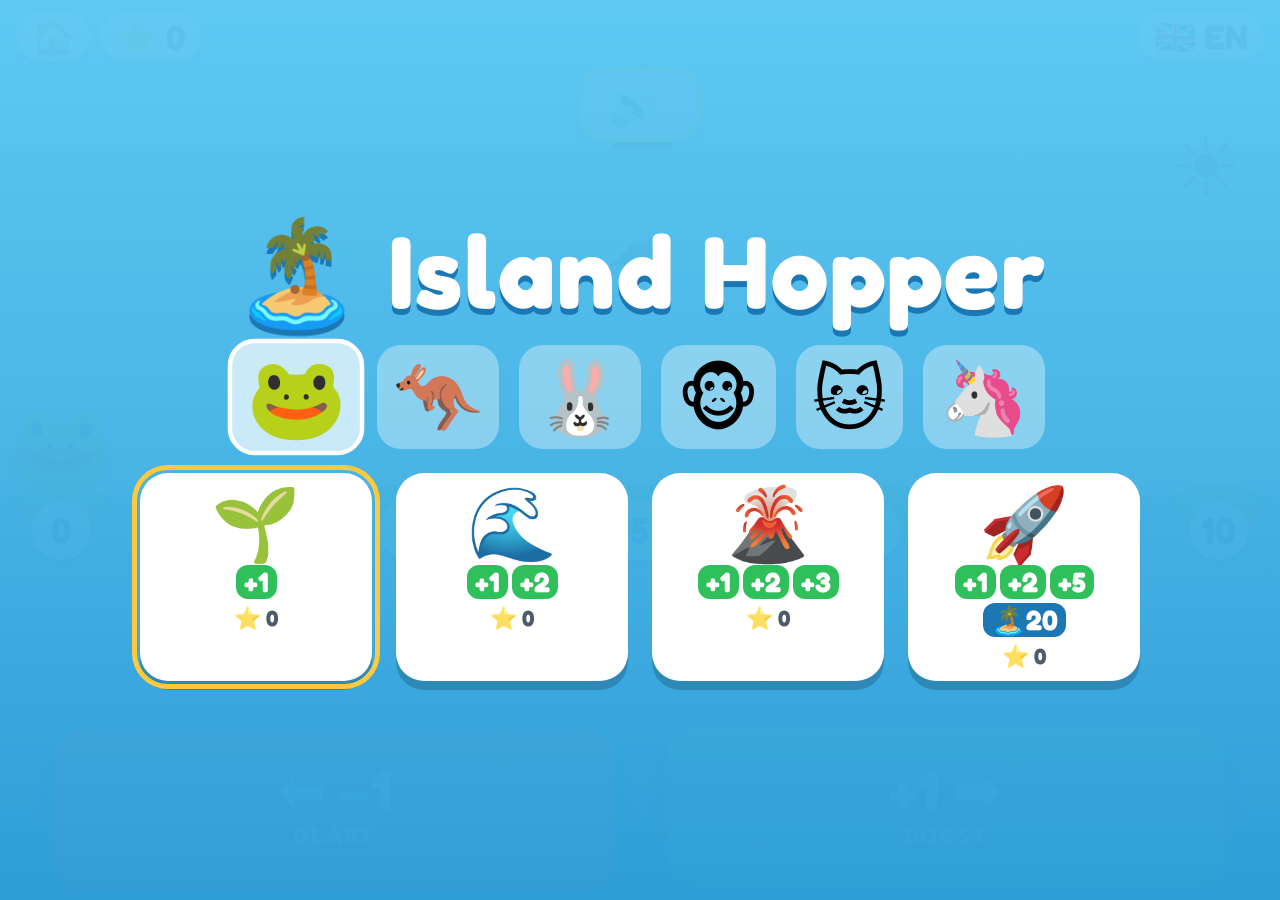
==== index.html @ 9be1b7e5 "Add Island Hopper, a number-line hopping game for preschoolers Four levels (+1; +1/+2; +1/+2/+3; +1/" ====
<!DOCTYPE html>
<html lang="en">
<head>
<meta charset="UTF-8">
<meta name="viewport" content="width=device-width, initial-scale=1.0, maximum-scale=1.0, user-scalable=no">
<title>Island Hopper</title>
<link rel="preconnect" href="https://fonts.googleapis.com">
<link rel="preconnect" href="https://fonts.gstatic.com" crossorigin>
<link href="https://fonts.googleapis.com/css2?family=Fredoka:wght@500;700&display=swap" rel="stylesheet">
<style>
  :root{
    --sky-top:#5EC8F2;
    --sky-bottom:#BDEBFF;
    --sea:#2F9FD8;
    --sea-deep:#1B78B5;
    --ink:#23324A;
    --gold:#FFC83D;
    --gold-glow:rgba(255,200,61,.95);
    --go:#2FBF5B;
    --go-dark:#1E8C40;
    --stop:#F2474A;
    --stop-dark:#B52A2D;
    --font:'Fredoka', 'Comic Sans MS', 'Chalkboard SE', system-ui, sans-serif;
  }
  *{box-sizing:border-box;-webkit-tap-highlight-color:transparent;}
  html,body{margin:0;height:100%;overflow:hidden;}
  body{
    font-family:var(--font);
    color:var(--ink);
    background:linear-gradient(180deg,var(--sky-top) 0%,var(--sky-bottom) 55%,var(--sea) 55.2%,var(--sea-deep) 100%);
    user-select:none;-webkit-user-select:none;
    touch-action:manipulation;
  }
  button{font-family:var(--font);}
  .game{
    --n:11;
    --island-w:clamp(10px, calc((100vw - 32px) / var(--n) * .8), 104px);
    position:relative;height:100%;display:flex;flex-direction:column;align-items:center;justify-content:space-between;padding:12px 16px 18px;
  }

  /* ---------- Sky decorations ---------- */
  .sun{position:absolute;top:13%;right:3vw;font-size:clamp(40px,7vw,80px);animation:spin 30s linear infinite;pointer-events:none;}
  .cloud{position:absolute;font-size:clamp(34px,6vw,70px);opacity:.9;pointer-events:none;animation:drift linear infinite;}
  .cloud.c1{top:9%;animation-duration:48s;}
  .cloud.c2{top:22%;animation-duration:70s;animation-delay:-30s;}
  .cloud.c3{top:4%;animation-duration:60s;animation-delay:-12s;font-size:clamp(24px,4vw,48px);}
  @keyframes drift{from{transform:translateX(-15vw)}to{transform:translateX(115vw)}}
  @keyframes spin{to{transform:rotate(360deg)}}
  .waves{position:absolute;left:0;right:0;top:55%;height:28px;pointer-events:none;
    background:radial-gradient(circle at 20px -6px,transparent 18px,rgba(255,255,255,.55) 19px,transparent 22px) 0 0/40px 28px repeat-x;
    animation:wave 3s linear infinite;}
  @keyframes wave{to{background-position:40px 0}}

  /* ---------- Top bar ---------- */
  .topbar{position:relative;z-index:5;width:100%;display:flex;align-items:center;justify-content:space-between;gap:10px;}
  .topbar .left{display:flex;gap:10px;align-items:center;}
  .pill{font-size:clamp(20px,3.2vw,34px);font-weight:700;background:rgba(255,255,255,.85);border:none;border-radius:999px;padding:4px 16px;box-shadow:0 4px 0 rgba(0,0,0,.12);color:var(--ink);}
  button.pill{cursor:pointer;}
  .stars{min-width:90px;text-align:center;}
  .stars.pop{animation:pop .5s ease;}

  /* ---------- Banner ---------- */
  .banner{
    position:relative;z-index:5;margin-top:6px;
    display:flex;align-items:center;gap:14px;
    background:#fff;border-radius:28px;padding:8px 26px;
    box-shadow:0 7px 0 rgba(0,0,0,.14);
    font-size:clamp(22px,4.2vw,50px);font-weight:700;text-align:center;
    cursor:pointer;border:5px solid var(--gold);
  }
  .banner .speaker{font-size:.8em;}
  .banner .num{display:inline-flex;align-items:center;justify-content:center;min-width:1.5em;height:1.5em;padding:0 .2em;border-radius:50%;background:var(--gold);color:var(--ink);box-shadow:0 0 18px var(--gold-glow);}
  .banner.bump{animation:pop .45s ease;}
  @keyframes pop{0%{transform:scale(1)}40%{transform:scale(1.15)}100%{transform:scale(1)}}

  .energy{position:relative;z-index:5;margin-top:10px;display:flex;gap:6px;align-items:center;
    background:rgba(255,255,255,.8);border-radius:999px;padding:2px 14px;box-shadow:0 4px 0 rgba(0,0,0,.1);
    font-size:clamp(22px,3.6vw,40px);min-height:1.4em;}
  .energy.hidden{visibility:hidden;}
  .energy span{display:inline-block;color:#F5B400;transition:filter .3s, opacity .3s, transform .3s;}
  .energy span.used{filter:grayscale(1);opacity:.28;transform:scale(.8);}
  .energy span.zap{animation:zap .4s ease;}
  @keyframes zap{0%{transform:scale(1)}50%{transform:scale(1.6) rotate(20deg)}100%{transform:scale(.8)}}
  .energy.low{animation:lowE .6s ease-in-out infinite alternate;}
  @keyframes lowE{to{background:rgba(255,228,120,.95)}}

  /* ---------- Islands ---------- */
  .world{position:relative;z-index:3;width:100%;max-width:1400px;flex:1;display:flex;align-items:center;}
  .islands{position:relative;width:100%;display:flex;justify-content:space-between;align-items:flex-end;margin-top:12vh;}
  .island{position:relative;width:var(--island-w);display:flex;flex-direction:column;align-items:center;animation:bob 3.2s ease-in-out infinite;}
  .island:nth-child(odd){animation-delay:-1.6s;}
  @keyframes bob{0%,100%{transform:translateY(0)}50%{transform:translateY(-6px)}}
  .island .top{
    width:100%;aspect-ratio:1/.42;border-radius:50% 50% 45% 45%/60% 60% 40% 40%;
    background:radial-gradient(ellipse at 50% 25%,#8EE06A 0%,#55C241 55%,#3A9A2E 100%);
    box-shadow:inset 0 -4px 0 rgba(0,0,0,.12);position:relative;z-index:2;
  }
  .island.ten .top{background:radial-gradient(ellipse at 50% 25%,#B6F08E 0%,#3FB8A0 60%,#2A8F7C 100%);}
  .island .rock{
    width:84%;aspect-ratio:1/.62;margin-top:-6%;
    background:linear-gradient(180deg,#D59A5E 0%,#A8703D 60%,#7E5129 100%);
    clip-path:polygon(0 0,100% 0,82% 55%,58% 100%,40% 78%,18% 52%);
  }
  .island .num{
    position:absolute;top:30%;left:50%;transform:translate(-50%,-10%);z-index:3;
    width:max(18px, calc(var(--island-w)*.66));aspect-ratio:1;
    display:flex;align-items:center;justify-content:center;border-radius:50%;
    background:#fff;font-weight:700;font-size:max(11px, calc(var(--island-w)*.4));
    box-shadow:0 3px 0 rgba(0,0,0,.18);
  }
  .island.origin .num{outline:3px dashed rgba(255,255,255,.95);outline-offset:3px;}
  .island.target .top{background:radial-gradient(ellipse at 50% 25%,#FFF3B0 0%,#FFD34D 50%,#F0A500 100%);}
  .island.target .num{background:var(--gold);}
  .island.target::before{
    content:"";position:absolute;left:50%;top:10%;width:190%;aspect-ratio:1;transform:translate(-50%,-35%);
    background:radial-gradient(circle,var(--gold-glow) 0%,rgba(255,200,61,.35) 40%,transparent 68%);
    border-radius:50%;z-index:0;animation:glow 1.1s ease-in-out infinite alternate;pointer-events:none;
  }
  .island.target::after{
    content:"⭐";position:absolute;top:-78%;left:50%;transform:translateX(-50%);
    font-size:max(16px, calc(var(--island-w)*.42));animation:twinkle 1s ease-in-out infinite alternate;z-index:1;
  }
  @keyframes glow{from{opacity:.55;transform:translate(-50%,-35%) scale(.9)}to{opacity:1;transform:translate(-50%,-35%) scale(1.1)}}
  @keyframes twinkle{from{transform:translateX(-50%) scale(.85) rotate(-12deg)}to{transform:translateX(-50%) scale(1.15) rotate(12deg)}}

  /* Jump arcs: every hop leaves a "+3" / "−2" rainbow so the child sees the whole path */
  .arcs{position:absolute;left:0;bottom:100%;width:100%;overflow:visible;pointer-events:none;z-index:3;}
  .arcs path{fill:none;stroke-width:4;stroke-linecap:round;stroke-dasharray:9 8;animation:dash .5s linear;}
  .arcs path.plus{stroke:#fff;}
  .arcs path.minus{stroke:#FFE0E0;}
  .arcs text{font-weight:700;text-anchor:middle;paint-order:stroke;stroke:#fff;stroke-width:6px;stroke-linejoin:round;animation:labelIn .4s ease-out;}
  .arcs text.plus{fill:var(--go-dark);}
  .arcs text.minus{fill:var(--stop-dark);}
  @keyframes dash{from{stroke-dashoffset:200;opacity:0}to{stroke-dashoffset:0;opacity:1}}
  @keyframes labelIn{from{opacity:0}to{opacity:1}}

  /* ---------- Hero ---------- */
  .hero{--dur:.5s;--hop:-120%;position:absolute;left:0;bottom:100%;z-index:4;width:var(--island-w);display:flex;justify-content:center;
    transition:transform var(--dur) cubic-bezier(.45,.05,.4,1);cursor:pointer;}
  .hero .body{font-size:max(28px, calc(var(--island-w)*.95));line-height:1;transform-origin:50% 100%;animation:idle 1.4s ease-in-out infinite;margin-bottom:-6px;filter:drop-shadow(0 5px 3px rgba(0,0,0,.25));}
  @keyframes idle{0%,100%{transform:scale(1,1)}50%{transform:scale(1.05,.95)}}
  .hero.jump .body{animation:jump var(--dur) ease-out;}
  @keyframes jump{
    0%{transform:translateY(0) scale(1.2,.75)}
    15%{transform:translateY(-10px) scale(.85,1.2)}
    50%{transform:translateY(var(--hop)) scale(1,1) rotate(12deg)}
    85%{transform:translateY(0) scale(1.25,.7)}
    100%{transform:translateY(0) scale(1,1)}
  }
  .hero.slide .body{animation:slide var(--dur) ease-in-out;}
  @keyframes slide{
    0%{transform:rotate(0) scale(1)}
    20%{transform:rotate(-18deg) scale(1.1,.9)}
    70%{transform:rotate(-18deg) translateY(-8px) scale(1.1,.9)}
    100%{transform:rotate(0) scale(1)}
  }
  .hero .wind{position:absolute;right:-60%;bottom:20%;font-size:max(20px, calc(var(--island-w)*.5));opacity:0;pointer-events:none;}
  .hero.slide .wind{animation:wind var(--dur) ease-out;}
  @keyframes wind{0%{opacity:0;transform:translateX(-20px) scale(.6)}30%{opacity:1}100%{opacity:0;transform:translateX(40px) scale(1.4)}}
  .hero.bounce-r .body{animation:bounceR .55s ease;}
  .hero.bounce-l .body{animation:bounceL .55s ease;}
  @keyframes bounceR{0%{transform:translate(0,0)}30%{transform:translate(35%,-45%) rotate(18deg)}50%{transform:translate(-10%,0) scale(1.2,.8) rotate(-10deg)}65%{transform:translate(8%,-8%) rotate(8deg)}80%{transform:translate(-4%,0) rotate(-4deg)}100%{transform:translate(0,0)}}
  @keyframes bounceL{0%{transform:translate(0,0)}30%{transform:translate(-35%,-45%) rotate(-18deg)}50%{transform:translate(10%,0) scale(1.2,.8) rotate(10deg)}65%{transform:translate(-8%,-8%) rotate(-8deg)}80%{transform:translate(4%,0) rotate(4deg)}100%{transform:translate(0,0)}}
  .hero.dance .body{animation:dance .45s ease-in-out infinite;}
  @keyframes dance{0%,100%{transform:translateY(0) rotate(-10deg)}50%{transform:translateY(-40%) rotate(10deg) scale(1.15)}}
  .hero.sink .body{animation:sink 1.1s ease-in forwards;}
  @keyframes sink{0%{transform:translateY(0)}25%{transform:translateY(-35%) rotate(-12deg)}55%{transform:translateY(10%) rotate(10deg)}100%{transform:translateY(160%) scale(.5);opacity:0}}
  .oops{position:absolute;bottom:115%;left:50%;transform:translateX(-50%);font-size:clamp(20px,3.6vw,44px);font-weight:700;color:#fff;
    text-shadow:0 3px 0 rgba(0,0,0,.25);opacity:0;pointer-events:none;white-space:nowrap;}
  .oops.show{animation:oops .9s ease-out;}
  .oops.at-left{left:0;transform:none;--ox:0}
  .oops.at-right{left:auto;right:0;--ox:0}
  @keyframes oops{0%{opacity:0;transform:translate(var(--ox,-50%),10px) scale(.6)}25%{opacity:1;transform:translate(var(--ox,-50%),0) scale(1.15)}75%{opacity:1}100%{opacity:0;transform:translate(var(--ox,-50%),-20px)}}

  /* ---------- Buttons ---------- */
  .controls{position:relative;z-index:5;width:100%;max-width:1200px;display:flex;gap:clamp(14px,4vw,56px);justify-content:center;}
  .group{flex:1;display:flex;gap:clamp(8px,1.6vw,20px);max-width:560px;}
  .btn{
    flex:1;min-height:clamp(90px,17vh,170px);
    font-weight:700;color:#fff;
    border:none;border-radius:30px;cursor:pointer;
    display:flex;flex-direction:column;align-items:center;justify-content:center;gap:2px;
    text-shadow:0 3px 0 rgba(0,0,0,.25);
    transition:transform .08s, box-shadow .08s, filter .2s;
    padding:6px 4px;min-width:0;
  }
  .btn .lbl{display:flex;align-items:center;gap:.25em;font-size:clamp(26px,4.6vw,58px);line-height:1;}
  .controls.many .btn .lbl{font-size:clamp(24px,4vw,52px);}
  .btn .word{font-size:clamp(14px,2vw,24px);letter-spacing:.06em;opacity:.95;}
  .btn .dots{font-size:clamp(9px,1.3vw,16px);letter-spacing:.15em;opacity:.9;line-height:1;min-height:1em;}
  .btn.minus{background:linear-gradient(180deg,#FF6B6E,var(--stop));box-shadow:0 10px 0 var(--stop-dark),0 14px 20px rgba(0,0,0,.25);}
  .btn.plus{background:linear-gradient(180deg,#52DB7A,var(--go));box-shadow:0 10px 0 var(--go-dark),0 14px 20px rgba(0,0,0,.25);}
  .btn.s2.plus{background:linear-gradient(180deg,#3FCF9A,#1FA87A);}
  .btn.s3.plus,.btn.s5.plus{background:linear-gradient(180deg,#34C3C9,#17949C);}
  .btn.s2.minus{background:linear-gradient(180deg,#FF7F5C,#EE5A36);}
  .btn.s3.minus,.btn.s5.minus{background:linear-gradient(180deg,#FF6FA0,#E0407A);}
  .btn:active,.btn.pressed{transform:translateY(8px);}
  .btn.minus:active,.btn.minus.pressed{box-shadow:0 2px 0 var(--stop-dark),0 4px 8px rgba(0,0,0,.25);}
  .btn.plus:active,.btn.plus.pressed{box-shadow:0 2px 0 var(--go-dark),0 4px 8px rgba(0,0,0,.25);}
  .btn:disabled{filter:grayscale(.5) brightness(.9);cursor:default;}
  .btn:focus-visible{outline:5px solid #fff;outline-offset:4px;}

  /* ---------- Celebration ---------- */
  #confetti{position:fixed;inset:0;width:100%;height:100%;pointer-events:none;z-index:20;}
  .flash{position:fixed;inset:0;pointer-events:none;z-index:19;opacity:0;}
  .flash.on{animation:flash 2.4s steps(1) forwards;}
  @keyframes flash{
    0%{opacity:.45;background:#FFE14D}10%{opacity:.4;background:#FF6FB5}20%{opacity:.45;background:#5EF08A}
    30%{opacity:.4;background:#6FC8FF}40%{opacity:.45;background:#FFE14D}50%{opacity:.35;background:#C88BFF}
    60%{opacity:.3;background:#FF6FB5}70%{opacity:.2;background:#5EF08A}80%{opacity:.12;background:#FFE14D}100%{opacity:0}
  }
  .yay{position:fixed;left:50%;top:38%;z-index:21;transform:translate(-50%,-50%) scale(0);pointer-events:none;
    font-size:clamp(56px,13vw,180px);font-weight:700;color:#fff;white-space:nowrap;
    text-shadow:0 6px 0 #F0A500,0 10px 25px rgba(0,0,0,.3);}
  .yay.show{animation:yay 2.6s cubic-bezier(.2,1.6,.4,1) forwards;}
  @keyframes yay{0%{transform:translate(-50%,-50%) scale(0) rotate(-20deg)}15%{transform:translate(-50%,-50%) scale(1.1) rotate(6deg)}25%{transform:translate(-50%,-50%) scale(1) rotate(-4deg)}80%{opacity:1;transform:translate(-50%,-50%) scale(1) rotate(0)}100%{opacity:0;transform:translate(-50%,-50%) scale(1.3)}}
  body.shaking .world{animation:worldShake .5s ease 2;}
  @keyframes worldShake{0%,100%{transform:translate(0,0)}25%{transform:translate(-6px,3px)}50%{transform:translate(6px,-3px)}75%{transform:translate(-4px,2px)}}

  /* ---------- Start screen ---------- */
  .start{position:fixed;inset:0;z-index:30;display:flex;flex-direction:column;align-items:center;justify-content:center;gap:2.6vh;padding:16px;
    background:linear-gradient(180deg,rgba(94,200,242,.97),rgba(47,159,216,.98));overflow:auto;}
  .start h1{margin:0;font-size:clamp(40px,8vw,110px);color:#fff;text-shadow:0 6px 0 var(--sea-deep);letter-spacing:.02em;text-align:center;line-height:1;}
  .start .pals{display:flex;gap:clamp(6px,1.6vw,20px);flex-wrap:wrap;justify-content:center;}
  .start .pal{font-size:clamp(34px,6vw,72px);background:rgba(255,255,255,.35);border:4px solid transparent;border-radius:24px;padding:4px 12px;cursor:pointer;transition:transform .15s;}
  .start .pal.sel{border-color:#fff;background:rgba(255,255,255,.7);transform:scale(1.12);}
  .levels{display:grid;grid-template-columns:repeat(4,minmax(0,1fr));gap:clamp(10px,2vw,24px);width:100%;max-width:1000px;}
  .level{position:relative;border:none;border-radius:28px;cursor:pointer;padding:14px 8px 12px;
    background:#fff;box-shadow:0 9px 0 rgba(0,0,0,.18);display:flex;flex-direction:column;align-items:center;gap:6px;
    transition:transform .12s;color:var(--ink);}
  .level:active{transform:translateY(6px);box-shadow:0 3px 0 rgba(0,0,0,.18);}
  .level .ico{font-size:clamp(40px,6vw,72px);line-height:1;}
  .level .chips{display:flex;gap:4px;flex-wrap:wrap;justify-content:center;}
  .level .chip{font-size:clamp(16px,2.4vw,28px);font-weight:700;color:#fff;background:var(--go);border-radius:12px;padding:0 8px;}
  .level .chip.range{background:var(--sea-deep);}
  .level .got{font-size:clamp(15px,2vw,22px);font-weight:700;opacity:.8;}
  .level.last{outline:5px solid var(--gold);outline-offset:3px;}
  .start.hide{display:none;}

  @media (orientation:portrait) and (max-width:700px){
    .islands{margin-top:4vh;}
    .rotate-tip{display:block !important;}
    .levels{grid-template-columns:repeat(2,minmax(0,1fr));}
    .controls.many{flex-direction:column;gap:18px;}
    .controls.many .group{max-width:none;}
    .controls.many .btn{min-height:74px;}
  }
  @media (max-height:500px) and (orientation:landscape){ .islands{margin-top:3vh;} }
  .rotate-tip{display:none;position:relative;z-index:5;font-size:22px;background:rgba(255,255,255,.8);border-radius:16px;padding:4px 12px;}

  @media (prefers-reduced-motion: reduce){
    .cloud,.sun,.waves,.island{animation:none !important;}
  }
</style>
</head>
<body>

<div class="start" id="start">
  <h1>🏝️ Island Hopper</h1>
  <div class="pals" id="pals"></div>
  <div class="levels" id="levels"></div>
</div>

<div class="game" id="game">
  <div class="sun">☀️</div>
  <div class="cloud c1">☁️</div>
  <div class="cloud c2">☁️</div>
  <div class="cloud c3">☁️</div>
  <div class="waves"></div>

  <div class="topbar">
    <div class="left">
      <button class="pill" id="homeBtn" aria-label="Home">🏠</button>
      <div class="pill stars" id="stars">⭐ 0</div>
    </div>
    <div class="rotate-tip">📱↻</div>
    <button class="pill" id="langBtn" aria-label="Language">🇬🇧 EN</button>
  </div>

  <div class="banner" id="banner" role="status" aria-live="polite" title="Tap to hear again">
    <span class="speaker">🔊</span><span id="bannerText"></span>
  </div>
  <div class="energy hidden" id="energy" aria-label="Jumps left"></div>

  <div class="world">
    <div class="islands" id="islands">
      <svg class="arcs" id="arcs" aria-hidden="true"></svg>
      <div class="hero" id="hero">
        <div class="oops" id="oops"></div>
        <div class="body" id="heroBody">🐸</div>
        <div class="wind">💨</div>
      </div>
    </div>
  </div>

  <div class="controls" id="controls"></div>
</div>

<div class="flash" id="flash"></div>
<div class="yay" id="yay">YAY! 🎉</div>
<canvas id="confetti"></canvas>

<script>
(() => {
  'use strict';

  const PALS = ['🐸', '🦘', '🐰', '🐵', '🐱', '🦄'];

  // Each level adds bigger jumps. From level 2 on, every round comes with a
  // ⚡ jump budget, so the child has to plan (e.g. +3 +3 +1 instead of seven +1s).
  const LEVELS = [
    { icon: '🌱', max: 10, steps: [1],       energy: false },
    { icon: '🌊', max: 10, steps: [1, 2],    energy: true, minDist: 2, maxMoves: 3 },
    { icon: '🌋', max: 10, steps: [1, 2, 3], energy: true, minDist: 3, maxMoves: 3 },
    { icon: '🚀', max: 20, steps: [1, 2, 5], energy: true, minDist: 3, maxMoves: 4 }
  ];

  const TEXT = {
    en: {
      ask: n => `Can you land on Island ${n}?`,
      say: (n, e) => `Can you land on island ${n}?` + (e ? ` You have ${e} ${e === 1 ? 'jump' : 'jumps'}.` : ''),
      yay: 'YAY! 🎉', perfect: 'PERFECT! 🌟',
      cheers: ['Yay! You did it!', 'Super hop!', 'Wow! Amazing!', 'Hooray!'],
      perfectSay: 'Perfect! Double star!',
      oops: 'Oops!', splash: 'Splash! 🌊', tryAgain: 'Splash! Try again!',
      boost: 'BOOST', blast: 'BLAST', voice: 'en', flag: '🇬🇧 EN'
    },
    de: {
      ask: n => `Kannst du auf Insel ${n} landen?`,
      say: (n, e) => `Kannst du auf Insel ${n} landen?` + (e ? ` Du hast ${e === 1 ? 'einen Sprung' : e + ' Sprünge'}.` : ''),
      yay: 'JUHU! 🎉', perfect: 'PERFEKT! 🌟',
      cheers: ['Juhu! Geschafft!', 'Super gehüpft!', 'Wow! Toll!', 'Hurra!'],
      perfectSay: 'Perfekt! Doppelstern!',
      oops: 'Hoppla!', splash: 'Platsch! 🌊', tryAgain: 'Platsch! Nochmal!',
      boost: 'BOOST', blast: 'BLAST', voice: 'de', flag: '🇩🇪 DE'
    }
  };

  const $ = id => document.getElementById(id);
  const gameEl = $('game'), islandsEl = $('islands'), arcsEl = $('arcs'), hero = $('hero'), heroBody = $('heroBody'), oopsEl = $('oops');
  const controlsEl = $('controls'), energyEl = $('energy');
  const banner = $('banner'), bannerText = $('bannerText'), starsEl = $('stars');

  function load(k, d) { try { return localStorage.getItem(k) || d; } catch (e) { return d; } }
  function save(k, v) { try { localStorage.setItem(k, v); } catch (e) {} }
  function loadStars() {
    try { const a = JSON.parse(localStorage.getItem('ih-stars') || '[]'); return LEVELS.map((_, i) => +a[i] || 0); }
    catch (e) { return LEVELS.map(() => 0); }
  }

  const state = {
    level: Math.min(LEVELS.length - 1, Math.max(0, +load('ih-level', '0') || 0)),
    pos: 0, target: -1, roundStart: 0,
    energy: 0, energyMax: 0, minMoves: 0, moves: 0, streak: 0,
    busy: false, celebrating: false, playing: false, session: 0,
    arcs: [], buttons: [],
    stars: loadStars(),
    pal: load('ih-pal', PALS[0]), lang: load('ih-lang', 'en')
  };
  if (!PALS.includes(state.pal)) state.pal = PALS[0];
  if (!TEXT[state.lang]) state.lang = 'en';
  const L = () => TEXT[state.lang];
  const LV = () => LEVELS[state.level];

  /* ---------- Sound (Web Audio synth, no files needed) ---------- */
  let ctx = null;
  function audio() {
    if (!ctx) { try { ctx = new (window.AudioContext || window.webkitAudioContext)(); } catch (e) { return null; } }
    if (ctx.state === 'suspended') ctx.resume();
    return ctx;
  }
  function tone(type, f0, f1, dur, vol = 0.3, delay = 0) {
    const a = audio(); if (!a) return;
    const t = a.currentTime + delay;
    const o = a.createOscillator(), g = a.createGain();
    o.type = type;
    o.frequency.setValueAtTime(f0, t);
    o.frequency.exponentialRampToValueAtTime(f1, t + dur);
    g.gain.setValueAtTime(0.0001, t);
    g.gain.exponentialRampToValueAtTime(vol, t + 0.015);
    g.gain.exponentialRampToValueAtTime(0.0001, t + dur);
    o.connect(g).connect(a.destination);
    o.start(t); o.stop(t + dur + 0.05);
  }
  function noise(dur, f0, f1, vol, type = 'bandpass') {
    const a = audio(); if (!a) return;
    const t = a.currentTime;
    const buf = a.createBuffer(1, Math.floor(a.sampleRate * dur), a.sampleRate), d = buf.getChannelData(0);
    for (let i = 0; i < d.length; i++) d[i] = Math.random() * 2 - 1;
    const src = a.createBufferSource(); src.buffer = buf;
    const f = a.createBiquadFilter(); f.type = type; f.Q.value = 1.2;
    f.frequency.setValueAtTime(f0, t); f.frequency.exponentialRampToValueAtTime(f1, t + dur);
    const g = a.createGain();
    g.gain.setValueAtTime(0.0001, t); g.gain.exponentialRampToValueAtTime(vol, t + 0.06); g.gain.exponentialRampToValueAtTime(0.0001, t + dur);
    src.connect(f).connect(g).connect(a.destination); src.start(t);
  }
  const sfx = {
    // Bigger jumps sound bigger: higher, longer boings.
    boing(k = 1) {
      tone('sine', 180, 620 + 160 * k, 0.24 + 0.06 * k, 0.4);
      tone('triangle', 360, 800 + 200 * k, 0.2 + 0.05 * k, 0.15, 0.03);
    },
    whoosh(k = 1) { noise(0.4 + 0.08 * k, 2400, 300, 0.55); tone('sine', 700, 160, 0.35 + 0.05 * k, 0.12); },
    bonk() { tone('square', 160, 70, 0.18, 0.18); tone('sine', 90, 60, 0.25, 0.3, 0.02); },
    splash() { noise(0.9, 900, 120, 0.7, 'lowpass'); tone('sine', 420, 90, 0.5, 0.25); tone('sine', 300, 80, 0.4, 0.15, 0.25); },
    zap() { tone('square', 900, 1400, 0.06, 0.05); },
    win() {
      [523, 659, 784, 1047, 784, 1047, 1319].forEach((f, i) => tone('triangle', f, f * 1.01, 0.22, 0.28, i * 0.11));
      [1568, 2093, 2637].forEach((f, i) => tone('sine', f, f, 0.15, 0.08, 0.8 + i * 0.07));
    },
    perfect() { [1319, 1568, 2093, 2637].forEach((f, i) => tone('sine', f, f, 0.2, 0.12, 1.1 + i * 0.09)); },
    ding() { tone('sine', 1320, 1320, 0.25, 0.18); tone('sine', 1760, 1760, 0.3, 0.12, 0.08); }
  };

  /* ---------- Voice (the child may not read yet) ---------- */
  function speak(text) {
    if (!('speechSynthesis' in window)) return;
    try {
      speechSynthesis.cancel();
      const u = new SpeechSynthesisUtterance(text);
      const want = L().voice;
      const v = speechSynthesis.getVoices().find(v => v.lang && v.lang.toLowerCase().startsWith(want));
      if (v) u.voice = v;
      u.lang = want === 'de' ? 'de-DE' : 'en-US';
      u.rate = 0.95; u.pitch = 1.3;
      speechSynthesis.speak(u);
    } catch (e) {}
  }
  const sayRound = () => speak(L().say(state.target, LV().energy ? state.energy : 0));

  /* ---------- Helpers ---------- */
  function restart(el, cls) { el.classList.remove(cls); void el.offsetWidth; el.classList.add(cls); }

  // Fewest jumps from a to b with the level's steps, never leaving the islands.
  function fewestJumps(a, b) {
    const { max, steps } = LV();
    const dist = new Array(max + 1).fill(-1);
    const q = [a]; dist[a] = 0;
    while (q.length) {
      const x = q.shift();
      if (x === b) return dist[x];
      for (const s of steps) for (const y of [x + s, x - s]) {
        if (y >= 0 && y <= max && dist[y] < 0) { dist[y] = dist[x] + 1; q.push(y); }
      }
    }
    return Infinity;
  }

  /* ---------- Building a level ---------- */
  let islands = [];
  function buildLevel() {
    const lv = LV();
    islands.forEach(el => el.remove());
    islands = [];
    gameEl.style.setProperty('--n', lv.max + 1);
    for (let i = 0; i <= lv.max; i++) {
      const el = document.createElement('div');
      el.className = 'island' + (i % 10 === 0 && lv.max > 10 ? ' ten' : '');
      el.innerHTML = `<div class="top"></div><div class="num">${i}</div><div class="rock"></div>`;
      islandsEl.insertBefore(el, arcsEl);
      islands.push(el);
    }

    controlsEl.innerHTML = '';
    controlsEl.classList.toggle('many', lv.steps.length > 1);
    const single = lv.steps.length === 1;
    const minus = document.createElement('div'); minus.className = 'group';
    const plus = document.createElement('div'); plus.className = 'group';
    state.buttons = [];
    const mk = (s, dir) => {
      const b = document.createElement('button');
      b.className = `btn ${dir > 0 ? 'plus' : 'minus'} s${s}`;
      const n = (dir > 0 ? '+' : '−') + s;
      b.setAttribute('aria-label', n);
      const arrow = `<span>${dir > 0 ? '➡' : '⬅'}</span>`;
      b.innerHTML = `<span class="lbl">${dir < 0 ? arrow : ''}<span>${n}</span>${dir > 0 ? arrow : ''}</span>` +
        (single ? `<span class="word">${dir > 0 ? L().boost : L().blast}</span>` : `<span class="dots">${'●'.repeat(s)}</span>`);
      b.addEventListener('pointerdown', e => { e.preventDefault(); audio(); move(dir * s); });
      b.addEventListener('click', e => { if (e.detail === 0) move(dir * s); }); // keyboard Enter/Space
      state.buttons.push(b);
      return b;
    };
    [...lv.steps].reverse().forEach(s => minus.appendChild(mk(s, -1)));
    lv.steps.forEach(s => plus.appendChild(mk(s, +1)));
    controlsEl.append(minus, plus);

    state.pos = 0; state.target = -1; state.streak = 0;
    renderStars();
    snapHero();
  }

  /* ---------- Rendering ---------- */
  const centerX = i => islands[i].offsetLeft + islands[i].offsetWidth / 2;
  function placeHero() { hero.style.transform = `translateX(${islands[state.pos].offsetLeft}px)`; }
  function snapHero() {
    hero.style.transition = 'none'; placeHero(); void hero.offsetWidth;
    hero.style.transition = '';
  }
  function renderTarget() {
    islands.forEach((el, i) => {
      el.classList.toggle('target', i === state.target);
      el.classList.toggle('origin', LV().energy && i === state.roundStart && i !== state.target);
    });
    bannerText.innerHTML = L().ask(`<span class="num">${state.target}</span>`);
    restart(banner, 'bump');
  }
  function renderEnergy(zapIndex) {
    const lv = LV();
    energyEl.classList.toggle('hidden', !lv.energy);
    if (!lv.energy) { energyEl.innerHTML = ''; return; }
    energyEl.innerHTML = '';
    for (let i = 0; i < state.energyMax; i++) {
      const s = document.createElement('span');
      s.textContent = '⚡\uFE0F';
      if (i >= state.energy) s.classList.add('used');
      if (i === zapIndex) s.classList.add('zap');
      energyEl.appendChild(s);
    }
    energyEl.classList.toggle('low', state.energy === 1 && state.pos !== state.target);
  }
  function renderStars() { starsEl.textContent = `⭐ ${state.stars[state.level]}`; }
  function setButtons() { state.buttons.forEach(b => { b.disabled = state.celebrating; }); }

  function drawArcs() {
    const W = islandsEl.clientWidth;
    const iw = islands[0].offsetWidth;
    const H = Math.max(60, iw * 2.4);
    arcsEl.setAttribute('width', W); arcsEl.setAttribute('height', H);
    arcsEl.setAttribute('viewBox', `0 0 ${W} ${H}`);
    arcsEl.style.height = H + 'px';
    const fs = Math.max(16, Math.min(34, iw * 0.42));
    const seen = {};
    arcsEl.innerHTML = state.arcs.map(({ from, to }) => {
      const x1 = centerX(from), x2 = centerX(to), mx = (x1 + x2) / 2;
      const d = to - from, cls = d > 0 ? 'plus' : 'minus';
      // A hop back over the same islands climbs higher, so labels never sit on top of each other.
      const key = Math.min(from, to) + '-' + Math.max(from, to);
      const layer = seen[key] = (seen[key] ?? -1) + 1;
      const h = Math.min(H - fs - 8, Math.abs(x2 - x1) * 0.55 + 14) + layer * (fs + 6);
      const base = H - 2;
      // A quadratic curve peaks halfway to its control point, so aim the control at 2h.
      return `<path class="${cls}" d="M${x1},${base} Q${mx},${base - 2 * h} ${x2},${base}"/>` +
             `<text class="${cls}" x="${mx}" y="${base - h - 6}" font-size="${fs}">${d > 0 ? '+' : '−'}${Math.abs(d)}</text>`;
    }).join('');
  }
  function clearArcs() { state.arcs = []; arcsEl.innerHTML = ''; }

  function play(cls, ms) {
    hero.classList.remove('jump', 'slide', 'bounce-r', 'bounce-l', 'dance', 'sink');
    void hero.offsetWidth;
    hero.classList.add(cls);
    clearTimeout(play.t);
    if (ms) play.t = setTimeout(() => hero.classList.remove(cls), ms);
  }
  function oops(text) {
    oopsEl.textContent = text;
    oopsEl.classList.toggle('at-left', state.pos <= 1);
    oopsEl.classList.toggle('at-right', state.pos >= LV().max - 1);
    restart(oopsEl, 'show');
  }

  /* ---------- Game logic ---------- */
  function pickTarget() {
    const lv = LV(), pos = state.pos, prev = state.target;
    if (!lv.energy) {
      const c = [];
      for (let t = 0; t <= lv.max; t++) if (t !== pos && t !== prev && Math.abs(t - pos) <= 5) c.push(t);
      return c[(Math.random() * c.length) | 0];
    }
    const all = [], multi = [];
    for (let t = 0; t <= lv.max; t++) {
      if (t === pos || t === prev || Math.abs(t - pos) < lv.minDist) continue;
      const m = fewestJumps(pos, t);
      if (m > lv.maxMoves) continue;
      all.push(t); if (m >= 2) multi.push(t);
    }
    const pool = multi.length && Math.random() < 0.7 ? multi : all;
    if (pool.length) return pool[(Math.random() * pool.length) | 0];
    return pos === lv.max ? pos - 1 : pos + 1;
  }

  function setupEnergy() {
    // Adaptive: generous at first, tighter as the streak grows, loosens again after a splash.
    const slack = state.streak >= 4 ? 0 : state.streak >= 2 ? 1 : 2;
    state.minMoves = fewestJumps(state.roundStart, state.target);
    state.energy = state.energyMax = state.minMoves + slack;
    state.moves = 0;
  }

  function newRound() {
    state.roundStart = state.pos;
    state.target = pickTarget();
    clearArcs();
    if (LV().energy) setupEnergy(); else { state.energy = state.energyMax = 0; state.moves = 0; }
    renderTarget();
    renderEnergy();
    sayRound();
  }

  function move(d) {
    if (!state.playing || state.busy || state.celebrating) return;
    const lv = LV(), k = Math.abs(d);
    const next = state.pos + d;

    if (next < 0 || next > lv.max) {
      // Too far: lean out, wobble, spring back. Costs no ⚡.
      state.busy = true;
      sfx.bonk();
      play(d > 0 ? 'bounce-r' : 'bounce-l', 560);
      oops(L().oops);
      setTimeout(() => { state.busy = false; }, 450);
      return;
    }

    state.busy = true;
    state.arcs.push({ from: state.pos, to: next });
    state.pos = next;
    state.moves++;
    let zapIndex;
    if (lv.energy) { state.energy--; zapIndex = state.energy; sfx.zap(); }

    const dur = 0.45 + 0.04 * Math.min(k, 5);
    hero.style.setProperty('--dur', dur + 's');
    hero.style.setProperty('--hop', `${-100 - 25 * Math.min(k, 5)}%`);
    if (d > 0) { sfx.boing(k); play('jump', dur * 1000 + 40); }
    else { sfx.whoosh(k); play('slide', dur * 1000 + 60); }
    placeHero();
    drawArcs();
    renderEnergy(zapIndex);

    const session = state.session;
    setTimeout(() => {
      if (session !== state.session) return;
      state.busy = false;
      if (state.pos === state.target) celebrate();
      else if (lv.energy && state.energy <= 0) splash();
    }, dur * 1000);
  }

  function splash() {
    const session = state.session;
    state.busy = true;
    sfx.splash();
    oops(L().splash);
    play('sink');
    speak(L().tryAgain);
    state.streak = 0;
    setTimeout(() => {
      if (session !== state.session) return;
      state.pos = state.roundStart;
      snapHero();
      clearArcs();
      setupEnergy();
      renderEnergy();
      hero.style.setProperty('--dur', '.5s');
      hero.style.setProperty('--hop', '-120%');
      sfx.boing(1);
      play('jump', 540);
      state.busy = false;
      setTimeout(() => { if (session === state.session) sayRound(); }, 500);
    }, 1400);
  }

  function celebrate() {
    const session = state.session;
    state.celebrating = true; setButtons();
    const perfect = LV().energy && state.moves === state.minMoves && state.minMoves > 1;
    state.stars[state.level] += perfect ? 2 : 1;
    save('ih-stars', JSON.stringify(state.stars));
    state.streak++;
    renderStars(); restart(starsEl, 'pop');
    energyEl.classList.remove('low');
    sfx.win(); if (perfect) sfx.perfect();
    speak(perfect ? L().perfectSay : L().cheers[(Math.random() * L().cheers.length) | 0]);
    play('dance');
    const yay = $('yay'); yay.textContent = perfect ? L().perfect : L().yay; restart(yay, 'show');
    restart($('flash'), 'on');
    document.body.classList.add('shaking');
    confetti.burst(perfect ? 1.6 : 1);
    setTimeout(() => document.body.classList.remove('shaking'), 1000);

    setTimeout(() => {
      if (session !== state.session) return; // player went home / changed level meanwhile
      hero.classList.remove('dance');
      state.celebrating = false; setButtons();
      sfx.ding();
      newRound();
    }, 3000);
  }

  /* ---------- Confetti ---------- */
  const confetti = (() => {
    const cv = $('confetti'), c = cv.getContext('2d');
    const colors = ['#FFC83D', '#FF6FB5', '#5EF08A', '#6FC8FF', '#C88BFF', '#FF6B6E', '#FFFFFF'];
    const shapes = ['⭐', '🎉', '✨', '🌟'];
    let parts = [], running = false;
    function resize() { cv.width = innerWidth * devicePixelRatio; cv.height = innerHeight * devicePixelRatio; }
    addEventListener('resize', resize); resize();
    function burst(mult = 1) {
      const W = innerWidth, H = innerHeight;
      const origins = [[W * 0.15, H], [W * 0.85, H], [W * 0.5, H * 0.35]];
      origins.forEach(([ox, oy], k) => {
        for (let i = 0; i < 90 * mult; i++) {
          const ang = k === 2 ? Math.random() * Math.PI * 2 : -Math.PI / 2 + (Math.random() - 0.5) * 1.1 + (k === 0 ? 0.35 : -0.35);
          const sp = (k === 2 ? 4 : 11) + Math.random() * 9;
          parts.push({
            x: ox, y: oy, vx: Math.cos(ang) * sp, vy: Math.sin(ang) * sp,
            r: 5 + Math.random() * 7, rot: Math.random() * 6, vr: (Math.random() - 0.5) * 0.4,
            color: colors[(Math.random() * colors.length) | 0],
            emoji: Math.random() < 0.12 ? shapes[(Math.random() * shapes.length) | 0] : null,
            life: 0, max: 150 + Math.random() * 80
          });
        }
      });
      if (!running) { running = true; requestAnimationFrame(tick); }
    }
    function tick() {
      const dpr = devicePixelRatio;
      c.setTransform(dpr, 0, 0, dpr, 0, 0);
      c.clearRect(0, 0, innerWidth, innerHeight);
      parts = parts.filter(p => p.life < p.max && p.y < innerHeight + 40);
      for (const p of parts) {
        p.life++; p.vy += 0.25; p.vx *= 0.99; p.vy *= 0.99;
        p.x += p.vx; p.y += p.vy; p.rot += p.vr;
        c.save(); c.translate(p.x, p.y); c.rotate(p.rot);
        c.globalAlpha = Math.max(0, 1 - p.life / p.max);
        if (p.emoji) { c.font = `${p.r * 4}px serif`; c.fillText(p.emoji, -p.r * 2, p.r); }
        else { c.fillStyle = p.color; c.fillRect(-p.r, -p.r / 2, p.r * 2, p.r); }
        c.restore();
      }
      if (parts.length) requestAnimationFrame(tick);
      else { running = false; c.clearRect(0, 0, innerWidth, innerHeight); }
    }
    return { burst };
  })();

  /* ---------- Input ---------- */
  addEventListener('keydown', e => {
    if (!state.playing || e.repeat) return;
    const steps = LV().steps;
    const press = d => {
      const i = state.buttons.findIndex(b => b.getAttribute('aria-label') === (d > 0 ? '+' : '−') + Math.abs(d));
      if (i >= 0) restart(state.buttons[i], 'pressed'), setTimeout(() => state.buttons[i].classList.remove('pressed'), 120);
      move(d);
    };
    if (e.key === 'ArrowRight') press(+1);
    else if (e.key === 'ArrowLeft') press(-1);
    else if (/^[1-9]$/.test(e.key) && steps.includes(+e.key)) press(e.shiftKey ? -e.key : +e.key);
  });

  banner.addEventListener('click', () => { if (!state.celebrating) sayRound(); });

  hero.addEventListener('click', () => {
    if (state.busy || state.celebrating) return;
    state.pal = PALS[(PALS.indexOf(state.pal) + 1) % PALS.length];
    heroBody.textContent = state.pal; save('ih-pal', state.pal);
    sfx.boing(1); play('jump', 520);
  });

  const langBtn = $('langBtn');
  function renderLang() { langBtn.textContent = L().flag; document.documentElement.lang = state.lang; }
  langBtn.addEventListener('click', () => {
    state.lang = state.lang === 'en' ? 'de' : 'en'; save('ih-lang', state.lang);
    renderLang();
    refreshButtonWords();
    renderTarget(); sayRound();
  });
  function refreshButtonWords() {
    state.buttons.forEach(b => {
      const w = b.querySelector('.word');
      if (w) w.textContent = b.classList.contains('plus') ? L().boost : L().blast;
    });
  }

  $('homeBtn').addEventListener('click', () => {
    state.playing = false; state.session++;
    try { speechSynthesis.cancel(); } catch (e) {}
    showStart();
  });

  /* ---------- Start screen ---------- */
  const palsEl = $('pals'), levelsEl = $('levels');
  PALS.forEach(p => {
    const b = document.createElement('button');
    b.className = 'pal' + (p === state.pal ? ' sel' : '');
    b.textContent = p; b.setAttribute('aria-label', 'Pick ' + p);
    b.addEventListener('click', () => {
      state.pal = p; save('ih-pal', p); heroBody.textContent = p;
      palsEl.querySelectorAll('.pal').forEach(x => x.classList.toggle('sel', x === b));
      audio(); sfx.boing(1);
    });
    palsEl.appendChild(b);
  });
  function showStart() {
    levelsEl.innerHTML = '';
    LEVELS.forEach((lv, i) => {
      const b = document.createElement('button');
      b.className = 'level' + (i === state.level ? ' last' : '');
      b.setAttribute('aria-label', 'Level ' + (i + 1));
      b.innerHTML = `<span class="ico">${lv.icon}</span>` +
        `<span class="chips">${lv.steps.map(s => `<span class="chip">+${s}</span>`).join('')}` +
        (lv.max > 10 ? `<span class="chip range">🏝️${lv.max}</span>` : '') + `</span>` +
        `<span class="got">⭐ ${state.stars[i]}</span>`;
      b.addEventListener('click', () => startLevel(i));
      levelsEl.appendChild(b);
    });
    $('start').classList.remove('hide');
  }
  function startLevel(i) {
    audio(); sfx.ding();
    state.level = i; save('ih-level', String(i));
    state.session++;
    $('start').classList.add('hide');
    state.celebrating = false; state.busy = false;
    hero.classList.remove('dance', 'sink');
    buildLevel();
    setButtons();
    state.playing = true;
    newRound();
  }

  /* ---------- Init ---------- */
  heroBody.textContent = state.pal;
  renderLang();
  buildLevel();
  addEventListener('resize', () => { snapHero(); if (state.arcs.length) drawArcs(); });
  if ('speechSynthesis' in window) speechSynthesis.getVoices(); // warm up the voice list
  showStart();
})();
</script>
</body>
</html>
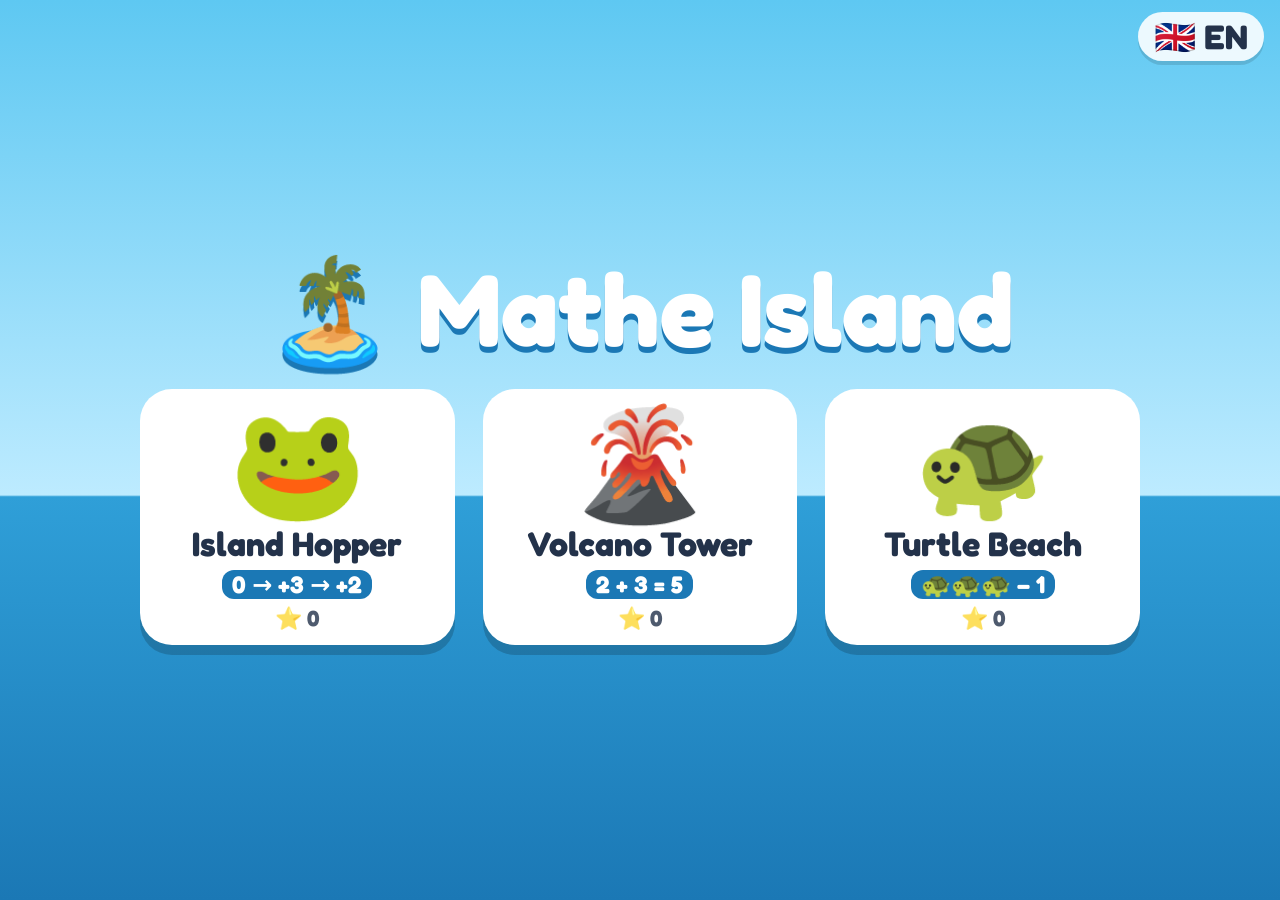
==== commit 4e5b4c6d: "Add Volcano Tower and Turtle Beach games and an island map Volcano Tower turns number walls into a v" ====
--- a/index.html
+++ b/index.html
@@ -3,830 +3,64 @@
 <head>
 <meta charset="UTF-8">
 <meta name="viewport" content="width=device-width, initial-scale=1.0, maximum-scale=1.0, user-scalable=no">
-<title>Island Hopper</title>
+<title>Mathe Island</title>
 <link rel="preconnect" href="https://fonts.googleapis.com">
 <link rel="preconnect" href="https://fonts.gstatic.com" crossorigin>
 <link href="https://fonts.googleapis.com/css2?family=Fredoka:wght@500;700&display=swap" rel="stylesheet">
+<link rel="stylesheet" href="kit.css">
 <style>
-  :root{
-    --sky-top:#5EC8F2;
-    --sky-bottom:#BDEBFF;
-    --sea:#2F9FD8;
-    --sea-deep:#1B78B5;
-    --ink:#23324A;
-    --gold:#FFC83D;
-    --gold-glow:rgba(255,200,61,.95);
-    --go:#2FBF5B;
-    --go-dark:#1E8C40;
-    --stop:#F2474A;
-    --stop-dark:#B52A2D;
-    --font:'Fredoka', 'Comic Sans MS', 'Chalkboard SE', system-ui, sans-serif;
-  }
-  *{box-sizing:border-box;-webkit-tap-highlight-color:transparent;}
-  html,body{margin:0;height:100%;overflow:hidden;}
-  body{
-    font-family:var(--font);
-    color:var(--ink);
-    background:linear-gradient(180deg,var(--sky-top) 0%,var(--sky-bottom) 55%,var(--sea) 55.2%,var(--sea-deep) 100%);
-    user-select:none;-webkit-user-select:none;
-    touch-action:manipulation;
-  }
-  button{font-family:var(--font);}
-  .game{
-    --n:11;
-    --island-w:clamp(10px, calc((100vw - 32px) / var(--n) * .8), 104px);
-    position:relative;height:100%;display:flex;flex-direction:column;align-items:center;justify-content:space-between;padding:12px 16px 18px;
-  }
-
-  /* ---------- Sky decorations ---------- */
-  .sun{position:absolute;top:13%;right:3vw;font-size:clamp(40px,7vw,80px);animation:spin 30s linear infinite;pointer-events:none;}
-  .cloud{position:absolute;font-size:clamp(34px,6vw,70px);opacity:.9;pointer-events:none;animation:drift linear infinite;}
-  .cloud.c1{top:9%;animation-duration:48s;}
-  .cloud.c2{top:22%;animation-duration:70s;animation-delay:-30s;}
-  .cloud.c3{top:4%;animation-duration:60s;animation-delay:-12s;font-size:clamp(24px,4vw,48px);}
-  @keyframes drift{from{transform:translateX(-15vw)}to{transform:translateX(115vw)}}
-  @keyframes spin{to{transform:rotate(360deg)}}
-  .waves{position:absolute;left:0;right:0;top:55%;height:28px;pointer-events:none;
-    background:radial-gradient(circle at 20px -6px,transparent 18px,rgba(255,255,255,.55) 19px,transparent 22px) 0 0/40px 28px repeat-x;
-    animation:wave 3s linear infinite;}
-  @keyframes wave{to{background-position:40px 0}}
-
-  /* ---------- Top bar ---------- */
-  .topbar{position:relative;z-index:5;width:100%;display:flex;align-items:center;justify-content:space-between;gap:10px;}
-  .topbar .left{display:flex;gap:10px;align-items:center;}
-  .pill{font-size:clamp(20px,3.2vw,34px);font-weight:700;background:rgba(255,255,255,.85);border:none;border-radius:999px;padding:4px 16px;box-shadow:0 4px 0 rgba(0,0,0,.12);color:var(--ink);}
-  button.pill{cursor:pointer;}
-  .stars{min-width:90px;text-align:center;}
-  .stars.pop{animation:pop .5s ease;}
-
-  /* ---------- Banner ---------- */
-  .banner{
-    position:relative;z-index:5;margin-top:6px;
-    display:flex;align-items:center;gap:14px;
-    background:#fff;border-radius:28px;padding:8px 26px;
-    box-shadow:0 7px 0 rgba(0,0,0,.14);
-    font-size:clamp(22px,4.2vw,50px);font-weight:700;text-align:center;
-    cursor:pointer;border:5px solid var(--gold);
-  }
-  .banner .speaker{font-size:.8em;}
-  .banner .num{display:inline-flex;align-items:center;justify-content:center;min-width:1.5em;height:1.5em;padding:0 .2em;border-radius:50%;background:var(--gold);color:var(--ink);box-shadow:0 0 18px var(--gold-glow);}
-  .banner.bump{animation:pop .45s ease;}
-  @keyframes pop{0%{transform:scale(1)}40%{transform:scale(1.15)}100%{transform:scale(1)}}
-
-  .energy{position:relative;z-index:5;margin-top:10px;display:flex;gap:6px;align-items:center;
-    background:rgba(255,255,255,.8);border-radius:999px;padding:2px 14px;box-shadow:0 4px 0 rgba(0,0,0,.1);
-    font-size:clamp(22px,3.6vw,40px);min-height:1.4em;}
-  .energy.hidden{visibility:hidden;}
-  .energy span{display:inline-block;color:#F5B400;transition:filter .3s, opacity .3s, transform .3s;}
-  .energy span.used{filter:grayscale(1);opacity:.28;transform:scale(.8);}
-  .energy span.zap{animation:zap .4s ease;}
-  @keyframes zap{0%{transform:scale(1)}50%{transform:scale(1.6) rotate(20deg)}100%{transform:scale(.8)}}
-  .energy.low{animation:lowE .6s ease-in-out infinite alternate;}
-  @keyframes lowE{to{background:rgba(255,228,120,.95)}}
-
-  /* ---------- Islands ---------- */
-  .world{position:relative;z-index:3;width:100%;max-width:1400px;flex:1;display:flex;align-items:center;}
-  .islands{position:relative;width:100%;display:flex;justify-content:space-between;align-items:flex-end;margin-top:12vh;}
-  .island{position:relative;width:var(--island-w);display:flex;flex-direction:column;align-items:center;animation:bob 3.2s ease-in-out infinite;}
-  .island:nth-child(odd){animation-delay:-1.6s;}
-  @keyframes bob{0%,100%{transform:translateY(0)}50%{transform:translateY(-6px)}}
-  .island .top{
-    width:100%;aspect-ratio:1/.42;border-radius:50% 50% 45% 45%/60% 60% 40% 40%;
-    background:radial-gradient(ellipse at 50% 25%,#8EE06A 0%,#55C241 55%,#3A9A2E 100%);
-    box-shadow:inset 0 -4px 0 rgba(0,0,0,.12);position:relative;z-index:2;
-  }
-  .island.ten .top{background:radial-gradient(ellipse at 50% 25%,#B6F08E 0%,#3FB8A0 60%,#2A8F7C 100%);}
-  .island .rock{
-    width:84%;aspect-ratio:1/.62;margin-top:-6%;
-    background:linear-gradient(180deg,#D59A5E 0%,#A8703D 60%,#7E5129 100%);
-    clip-path:polygon(0 0,100% 0,82% 55%,58% 100%,40% 78%,18% 52%);
-  }
-  .island .num{
-    position:absolute;top:30%;left:50%;transform:translate(-50%,-10%);z-index:3;
-    width:max(18px, calc(var(--island-w)*.66));aspect-ratio:1;
-    display:flex;align-items:center;justify-content:center;border-radius:50%;
-    background:#fff;font-weight:700;font-size:max(11px, calc(var(--island-w)*.4));
-    box-shadow:0 3px 0 rgba(0,0,0,.18);
-  }
-  .island.origin .num{outline:3px dashed rgba(255,255,255,.95);outline-offset:3px;}
-  .island.target .top{background:radial-gradient(ellipse at 50% 25%,#FFF3B0 0%,#FFD34D 50%,#F0A500 100%);}
-  .island.target .num{background:var(--gold);}
-  .island.target::before{
-    content:"";position:absolute;left:50%;top:10%;width:190%;aspect-ratio:1;transform:translate(-50%,-35%);
-    background:radial-gradient(circle,var(--gold-glow) 0%,rgba(255,200,61,.35) 40%,transparent 68%);
-    border-radius:50%;z-index:0;animation:glow 1.1s ease-in-out infinite alternate;pointer-events:none;
-  }
-  .island.target::after{
-    content:"⭐";position:absolute;top:-78%;left:50%;transform:translateX(-50%);
-    font-size:max(16px, calc(var(--island-w)*.42));animation:twinkle 1s ease-in-out infinite alternate;z-index:1;
-  }
-  @keyframes glow{from{opacity:.55;transform:translate(-50%,-35%) scale(.9)}to{opacity:1;transform:translate(-50%,-35%) scale(1.1)}}
-  @keyframes twinkle{from{transform:translateX(-50%) scale(.85) rotate(-12deg)}to{transform:translateX(-50%) scale(1.15) rotate(12deg)}}
-
-  /* Jump arcs: every hop leaves a "+3" / "−2" rainbow so the child sees the whole path */
-  .arcs{position:absolute;left:0;bottom:100%;width:100%;overflow:visible;pointer-events:none;z-index:3;}
-  .arcs path{fill:none;stroke-width:4;stroke-linecap:round;stroke-dasharray:9 8;animation:dash .5s linear;}
-  .arcs path.plus{stroke:#fff;}
-  .arcs path.minus{stroke:#FFE0E0;}
-  .arcs text{font-weight:700;text-anchor:middle;paint-order:stroke;stroke:#fff;stroke-width:6px;stroke-linejoin:round;animation:labelIn .4s ease-out;}
-  .arcs text.plus{fill:var(--go-dark);}
-  .arcs text.minus{fill:var(--stop-dark);}
-  @keyframes dash{from{stroke-dashoffset:200;opacity:0}to{stroke-dashoffset:0;opacity:1}}
-  @keyframes labelIn{from{opacity:0}to{opacity:1}}
-
-  /* ---------- Hero ---------- */
-  .hero{--dur:.5s;--hop:-120%;position:absolute;left:0;bottom:100%;z-index:4;width:var(--island-w);display:flex;justify-content:center;
-    transition:transform var(--dur) cubic-bezier(.45,.05,.4,1);cursor:pointer;}
-  .hero .body{font-size:max(28px, calc(var(--island-w)*.95));line-height:1;transform-origin:50% 100%;animation:idle 1.4s ease-in-out infinite;margin-bottom:-6px;filter:drop-shadow(0 5px 3px rgba(0,0,0,.25));}
-  @keyframes idle{0%,100%{transform:scale(1,1)}50%{transform:scale(1.05,.95)}}
-  .hero.jump .body{animation:jump var(--dur) ease-out;}
-  @keyframes jump{
-    0%{transform:translateY(0) scale(1.2,.75)}
-    15%{transform:translateY(-10px) scale(.85,1.2)}
-    50%{transform:translateY(var(--hop)) scale(1,1) rotate(12deg)}
-    85%{transform:translateY(0) scale(1.25,.7)}
-    100%{transform:translateY(0) scale(1,1)}
-  }
-  .hero.slide .body{animation:slide var(--dur) ease-in-out;}
-  @keyframes slide{
-    0%{transform:rotate(0) scale(1)}
-    20%{transform:rotate(-18deg) scale(1.1,.9)}
-    70%{transform:rotate(-18deg) translateY(-8px) scale(1.1,.9)}
-    100%{transform:rotate(0) scale(1)}
-  }
-  .hero .wind{position:absolute;right:-60%;bottom:20%;font-size:max(20px, calc(var(--island-w)*.5));opacity:0;pointer-events:none;}
-  .hero.slide .wind{animation:wind var(--dur) ease-out;}
-  @keyframes wind{0%{opacity:0;transform:translateX(-20px) scale(.6)}30%{opacity:1}100%{opacity:0;transform:translateX(40px) scale(1.4)}}
-  .hero.bounce-r .body{animation:bounceR .55s ease;}
-  .hero.bounce-l .body{animation:bounceL .55s ease;}
-  @keyframes bounceR{0%{transform:translate(0,0)}30%{transform:translate(35%,-45%) rotate(18deg)}50%{transform:translate(-10%,0) scale(1.2,.8) rotate(-10deg)}65%{transform:translate(8%,-8%) rotate(8deg)}80%{transform:translate(-4%,0) rotate(-4deg)}100%{transform:translate(0,0)}}
-  @keyframes bounceL{0%{transform:translate(0,0)}30%{transform:translate(-35%,-45%) rotate(-18deg)}50%{transform:translate(10%,0) scale(1.2,.8) rotate(10deg)}65%{transform:translate(-8%,-8%) rotate(-8deg)}80%{transform:translate(4%,0) rotate(4deg)}100%{transform:translate(0,0)}}
-  .hero.dance .body{animation:dance .45s ease-in-out infinite;}
-  @keyframes dance{0%,100%{transform:translateY(0) rotate(-10deg)}50%{transform:translateY(-40%) rotate(10deg) scale(1.15)}}
-  .hero.sink .body{animation:sink 1.1s ease-in forwards;}
-  @keyframes sink{0%{transform:translateY(0)}25%{transform:translateY(-35%) rotate(-12deg)}55%{transform:translateY(10%) rotate(10deg)}100%{transform:translateY(160%) scale(.5);opacity:0}}
-  .oops{position:absolute;bottom:115%;left:50%;transform:translateX(-50%);font-size:clamp(20px,3.6vw,44px);font-weight:700;color:#fff;
-    text-shadow:0 3px 0 rgba(0,0,0,.25);opacity:0;pointer-events:none;white-space:nowrap;}
-  .oops.show{animation:oops .9s ease-out;}
-  .oops.at-left{left:0;transform:none;--ox:0}
-  .oops.at-right{left:auto;right:0;--ox:0}
-  @keyframes oops{0%{opacity:0;transform:translate(var(--ox,-50%),10px) scale(.6)}25%{opacity:1;transform:translate(var(--ox,-50%),0) scale(1.15)}75%{opacity:1}100%{opacity:0;transform:translate(var(--ox,-50%),-20px)}}
-
-  /* ---------- Buttons ---------- */
-  .controls{position:relative;z-index:5;width:100%;max-width:1200px;display:flex;gap:clamp(14px,4vw,56px);justify-content:center;}
-  .group{flex:1;display:flex;gap:clamp(8px,1.6vw,20px);max-width:560px;}
-  .btn{
-    flex:1;min-height:clamp(90px,17vh,170px);
-    font-weight:700;color:#fff;
-    border:none;border-radius:30px;cursor:pointer;
-    display:flex;flex-direction:column;align-items:center;justify-content:center;gap:2px;
-    text-shadow:0 3px 0 rgba(0,0,0,.25);
-    transition:transform .08s, box-shadow .08s, filter .2s;
-    padding:6px 4px;min-width:0;
-  }
-  .btn .lbl{display:flex;align-items:center;gap:.25em;font-size:clamp(26px,4.6vw,58px);line-height:1;}
-  .controls.many .btn .lbl{font-size:clamp(24px,4vw,52px);}
-  .btn .word{font-size:clamp(14px,2vw,24px);letter-spacing:.06em;opacity:.95;}
-  .btn .dots{font-size:clamp(9px,1.3vw,16px);letter-spacing:.15em;opacity:.9;line-height:1;min-height:1em;}
-  .btn.minus{background:linear-gradient(180deg,#FF6B6E,var(--stop));box-shadow:0 10px 0 var(--stop-dark),0 14px 20px rgba(0,0,0,.25);}
-  .btn.plus{background:linear-gradient(180deg,#52DB7A,var(--go));box-shadow:0 10px 0 var(--go-dark),0 14px 20px rgba(0,0,0,.25);}
-  .btn.s2.plus{background:linear-gradient(180deg,#3FCF9A,#1FA87A);}
-  .btn.s3.plus,.btn.s5.plus{background:linear-gradient(180deg,#34C3C9,#17949C);}
-  .btn.s2.minus{background:linear-gradient(180deg,#FF7F5C,#EE5A36);}
-  .btn.s3.minus,.btn.s5.minus{background:linear-gradient(180deg,#FF6FA0,#E0407A);}
-  .btn:active,.btn.pressed{transform:translateY(8px);}
-  .btn.minus:active,.btn.minus.pressed{box-shadow:0 2px 0 var(--stop-dark),0 4px 8px rgba(0,0,0,.25);}
-  .btn.plus:active,.btn.plus.pressed{box-shadow:0 2px 0 var(--go-dark),0 4px 8px rgba(0,0,0,.25);}
-  .btn:disabled{filter:grayscale(.5) brightness(.9);cursor:default;}
-  .btn:focus-visible{outline:5px solid #fff;outline-offset:4px;}
-
-  /* ---------- Celebration ---------- */
-  #confetti{position:fixed;inset:0;width:100%;height:100%;pointer-events:none;z-index:20;}
-  .flash{position:fixed;inset:0;pointer-events:none;z-index:19;opacity:0;}
-  .flash.on{animation:flash 2.4s steps(1) forwards;}
-  @keyframes flash{
-    0%{opacity:.45;background:#FFE14D}10%{opacity:.4;background:#FF6FB5}20%{opacity:.45;background:#5EF08A}
-    30%{opacity:.4;background:#6FC8FF}40%{opacity:.45;background:#FFE14D}50%{opacity:.35;background:#C88BFF}
-    60%{opacity:.3;background:#FF6FB5}70%{opacity:.2;background:#5EF08A}80%{opacity:.12;background:#FFE14D}100%{opacity:0}
-  }
-  .yay{position:fixed;left:50%;top:38%;z-index:21;transform:translate(-50%,-50%) scale(0);pointer-events:none;
-    font-size:clamp(56px,13vw,180px);font-weight:700;color:#fff;white-space:nowrap;
-    text-shadow:0 6px 0 #F0A500,0 10px 25px rgba(0,0,0,.3);}
-  .yay.show{animation:yay 2.6s cubic-bezier(.2,1.6,.4,1) forwards;}
-  @keyframes yay{0%{transform:translate(-50%,-50%) scale(0) rotate(-20deg)}15%{transform:translate(-50%,-50%) scale(1.1) rotate(6deg)}25%{transform:translate(-50%,-50%) scale(1) rotate(-4deg)}80%{opacity:1;transform:translate(-50%,-50%) scale(1) rotate(0)}100%{opacity:0;transform:translate(-50%,-50%) scale(1.3)}}
-  body.shaking .world{animation:worldShake .5s ease 2;}
-  @keyframes worldShake{0%,100%{transform:translate(0,0)}25%{transform:translate(-6px,3px)}50%{transform:translate(6px,-3px)}75%{transform:translate(-4px,2px)}}
-
-  /* ---------- Start screen ---------- */
-  .start{position:fixed;inset:0;z-index:30;display:flex;flex-direction:column;align-items:center;justify-content:center;gap:2.6vh;padding:16px;
-    background:linear-gradient(180deg,rgba(94,200,242,.97),rgba(47,159,216,.98));overflow:auto;}
-  .start h1{margin:0;font-size:clamp(40px,8vw,110px);color:#fff;text-shadow:0 6px 0 var(--sea-deep);letter-spacing:.02em;text-align:center;line-height:1;}
-  .start .pals{display:flex;gap:clamp(6px,1.6vw,20px);flex-wrap:wrap;justify-content:center;}
-  .start .pal{font-size:clamp(34px,6vw,72px);background:rgba(255,255,255,.35);border:4px solid transparent;border-radius:24px;padding:4px 12px;cursor:pointer;transition:transform .15s;}
-  .start .pal.sel{border-color:#fff;background:rgba(255,255,255,.7);transform:scale(1.12);}
-  .levels{display:grid;grid-template-columns:repeat(4,minmax(0,1fr));gap:clamp(10px,2vw,24px);width:100%;max-width:1000px;}
-  .level{position:relative;border:none;border-radius:28px;cursor:pointer;padding:14px 8px 12px;
-    background:#fff;box-shadow:0 9px 0 rgba(0,0,0,.18);display:flex;flex-direction:column;align-items:center;gap:6px;
-    transition:transform .12s;color:var(--ink);}
-  .level:active{transform:translateY(6px);box-shadow:0 3px 0 rgba(0,0,0,.18);}
-  .level .ico{font-size:clamp(40px,6vw,72px);line-height:1;}
-  .level .chips{display:flex;gap:4px;flex-wrap:wrap;justify-content:center;}
-  .level .chip{font-size:clamp(16px,2.4vw,28px);font-weight:700;color:#fff;background:var(--go);border-radius:12px;padding:0 8px;}
-  .level .chip.range{background:var(--sea-deep);}
-  .level .got{font-size:clamp(15px,2vw,22px);font-weight:700;opacity:.8;}
-  .level.last{outline:5px solid var(--gold);outline-offset:3px;}
-  .start.hide{display:none;}
-
-  @media (orientation:portrait) and (max-width:700px){
-    .islands{margin-top:4vh;}
-    .rotate-tip{display:block !important;}
-    .levels{grid-template-columns:repeat(2,minmax(0,1fr));}
-    .controls.many{flex-direction:column;gap:18px;}
-    .controls.many .group{max-width:none;}
-    .controls.many .btn{min-height:74px;}
-  }
-  @media (max-height:500px) and (orientation:landscape){ .islands{margin-top:3vh;} }
-  .rotate-tip{display:none;position:relative;z-index:5;font-size:22px;background:rgba(255,255,255,.8);border-radius:16px;padding:4px 12px;}
-
-  @media (prefers-reduced-motion: reduce){
-    .cloud,.sun,.waves,.island{animation:none !important;}
-  }
+  body{overflow:auto;}
+  .hub{min-height:100%;display:flex;flex-direction:column;align-items:center;justify-content:center;gap:3vh;padding:16px;}
+  .hub h1{margin:0;font-size:clamp(40px,8vw,110px);color:#fff;text-shadow:0 6px 0 var(--sea-deep);text-align:center;line-height:1.05;}
+  .cards{display:grid;grid-template-columns:repeat(3,minmax(0,1fr));gap:clamp(12px,2.4vw,28px);width:100%;max-width:1000px;}
+  .card{background:#fff;border-radius:32px;padding:18px 10px 14px;display:flex;flex-direction:column;align-items:center;gap:6px;
+    box-shadow:0 10px 0 rgba(0,0,0,.18);transition:transform .12s;text-align:center;}
+  .card:active{transform:translateY(7px);box-shadow:0 3px 0 rgba(0,0,0,.18);}
+  .card .ico{font-size:clamp(56px,9vw,110px);line-height:1;animation:float 3s ease-in-out infinite;}
+  .card:nth-child(2) .ico{animation-delay:-1s;}
+  .card:nth-child(3) .ico{animation-delay:-2s;}
+  @keyframes float{50%{transform:translateY(-8px) rotate(-3deg)}}
+  .card .name{font-size:clamp(20px,2.8vw,34px);font-weight:700;}
+  .card .sample{font-size:clamp(15px,2vw,24px);font-weight:700;color:#fff;background:var(--sea-deep);border-radius:12px;padding:0 10px;}
+  .card .got{font-size:clamp(15px,2vw,22px);font-weight:700;opacity:.8;}
+  .top{position:fixed;top:12px;right:16px;z-index:5;}
+  @media (orientation:portrait) and (max-width:700px){ .cards{grid-template-columns:1fr;max-width:340px;} }
 </style>
 </head>
 <body>
-
-<div class="start" id="start">
-  <h1>🏝️ Island Hopper</h1>
-  <div class="pals" id="pals"></div>
-  <div class="levels" id="levels"></div>
-</div>
-
-<div class="game" id="game">
-  <div class="sun">☀️</div>
-  <div class="cloud c1">☁️</div>
-  <div class="cloud c2">☁️</div>
-  <div class="cloud c3">☁️</div>
-  <div class="waves"></div>
-
-  <div class="topbar">
-    <div class="left">
-      <button class="pill" id="homeBtn" aria-label="Home">🏠</button>
-      <div class="pill stars" id="stars">⭐ 0</div>
-    </div>
-    <div class="rotate-tip">📱↻</div>
-    <button class="pill" id="langBtn" aria-label="Language">🇬🇧 EN</button>
-  </div>
-
-  <div class="banner" id="banner" role="status" aria-live="polite" title="Tap to hear again">
-    <span class="speaker">🔊</span><span id="bannerText"></span>
-  </div>
-  <div class="energy hidden" id="energy" aria-label="Jumps left"></div>
-
-  <div class="world">
-    <div class="islands" id="islands">
-      <svg class="arcs" id="arcs" aria-hidden="true"></svg>
-      <div class="hero" id="hero">
-        <div class="oops" id="oops"></div>
-        <div class="body" id="heroBody">🐸</div>
-        <div class="wind">💨</div>
-      </div>
-    </div>
-  </div>
-
-  <div class="controls" id="controls"></div>
-</div>
-
-<div class="flash" id="flash"></div>
-<div class="yay" id="yay">YAY! 🎉</div>
-<canvas id="confetti"></canvas>
-
+  <button class="pill top" id="langBtn" aria-label="Language"></button>
+  <main class="hub">
+    <h1>🏝️ Mathe Island</h1>
+    <nav class="cards">
+      <a class="card" href="island-hopper.html">
+        <span class="ico">🐸</span><span class="name">Island Hopper</span>
+        <span class="sample">0 → +3 → +2</span><span class="got" id="s0"></span>
+      </a>
+      <a class="card" href="volcano.html">
+        <span class="ico">🌋</span><span class="name" id="n1"></span>
+        <span class="sample">2 + 3 = 5</span><span class="got" id="s1"></span>
+      </a>
+      <a class="card" href="beach.html">
+        <span class="ico">🐢</span><span class="name" id="n2"></span>
+        <span class="sample">🐢🐢🐢 − 1</span><span class="got" id="s2"></span>
+      </a>
+    </nav>
+  </main>
+<script src="kit.js"></script>
 <script>
-(() => {
-  'use strict';
-
-  const PALS = ['🐸', '🦘', '🐰', '🐵', '🐱', '🦄'];
-
-  // Each level adds bigger jumps. From level 2 on, every round comes with a
-  // ⚡ jump budget, so the child has to plan (e.g. +3 +3 +1 instead of seven +1s).
-  const LEVELS = [
-    { icon: '🌱', max: 10, steps: [1],       energy: false },
-    { icon: '🌊', max: 10, steps: [1, 2],    energy: true, minDist: 2, maxMoves: 3 },
-    { icon: '🌋', max: 10, steps: [1, 2, 3], energy: true, minDist: 3, maxMoves: 3 },
-    { icon: '🚀', max: 20, steps: [1, 2, 5], energy: true, minDist: 3, maxMoves: 4 }
-  ];
-
-  const TEXT = {
-    en: {
-      ask: n => `Can you land on Island ${n}?`,
-      say: (n, e) => `Can you land on island ${n}?` + (e ? ` You have ${e} ${e === 1 ? 'jump' : 'jumps'}.` : ''),
-      yay: 'YAY! 🎉', perfect: 'PERFECT! 🌟',
-      cheers: ['Yay! You did it!', 'Super hop!', 'Wow! Amazing!', 'Hooray!'],
-      perfectSay: 'Perfect! Double star!',
-      oops: 'Oops!', splash: 'Splash! 🌊', tryAgain: 'Splash! Try again!',
-      boost: 'BOOST', blast: 'BLAST', voice: 'en', flag: '🇬🇧 EN'
-    },
-    de: {
-      ask: n => `Kannst du auf Insel ${n} landen?`,
-      say: (n, e) => `Kannst du auf Insel ${n} landen?` + (e ? ` Du hast ${e === 1 ? 'einen Sprung' : e + ' Sprünge'}.` : ''),
-      yay: 'JUHU! 🎉', perfect: 'PERFEKT! 🌟',
-      cheers: ['Juhu! Geschafft!', 'Super gehüpft!', 'Wow! Toll!', 'Hurra!'],
-      perfectSay: 'Perfekt! Doppelstern!',
-      oops: 'Hoppla!', splash: 'Platsch! 🌊', tryAgain: 'Platsch! Nochmal!',
-      boost: 'BOOST', blast: 'BLAST', voice: 'de', flag: '🇩🇪 DE'
-    }
-  };
-
-  const $ = id => document.getElementById(id);
-  const gameEl = $('game'), islandsEl = $('islands'), arcsEl = $('arcs'), hero = $('hero'), heroBody = $('heroBody'), oopsEl = $('oops');
-  const controlsEl = $('controls'), energyEl = $('energy');
-  const banner = $('banner'), bannerText = $('bannerText'), starsEl = $('stars');
-
-  function load(k, d) { try { return localStorage.getItem(k) || d; } catch (e) { return d; } }
-  function save(k, v) { try { localStorage.setItem(k, v); } catch (e) {} }
-  function loadStars() {
-    try { const a = JSON.parse(localStorage.getItem('ih-stars') || '[]'); return LEVELS.map((_, i) => +a[i] || 0); }
-    catch (e) { return LEVELS.map(() => 0); }
+  const NAMES = { en: ['Volcano Tower', 'Turtle Beach'], de: ['Vulkan-Turm', 'Schildkröten-Strand'] };
+  const sum = a => a.reduce((s, v) => s + (+v || 0), 0);
+  function render() {
+    const [v, b] = NAMES[Kit.lang];
+    document.getElementById('n1').textContent = v;
+    document.getElementById('n2').textContent = b;
+    document.getElementById('s0').textContent = '⭐ ' + sum(Kit.store.json('ih-stars', []));
+    document.getElementById('s1').textContent = '⭐ ' + sum(Kit.store.json('mathe-volcano-stars', []));
+    document.getElementById('s2').textContent = '⭐ ' + sum(Kit.store.json('mathe-beach-stars', []));
   }
-
-  const state = {
-    level: Math.min(LEVELS.length - 1, Math.max(0, +load('ih-level', '0') || 0)),
-    pos: 0, target: -1, roundStart: 0,
-    energy: 0, energyMax: 0, minMoves: 0, moves: 0, streak: 0,
-    busy: false, celebrating: false, playing: false, session: 0,
-    arcs: [], buttons: [],
-    stars: loadStars(),
-    pal: load('ih-pal', PALS[0]), lang: load('ih-lang', 'en')
-  };
-  if (!PALS.includes(state.pal)) state.pal = PALS[0];
-  if (!TEXT[state.lang]) state.lang = 'en';
-  const L = () => TEXT[state.lang];
-  const LV = () => LEVELS[state.level];
-
-  /* ---------- Sound (Web Audio synth, no files needed) ---------- */
-  let ctx = null;
-  function audio() {
-    if (!ctx) { try { ctx = new (window.AudioContext || window.webkitAudioContext)(); } catch (e) { return null; } }
-    if (ctx.state === 'suspended') ctx.resume();
-    return ctx;
-  }
-  function tone(type, f0, f1, dur, vol = 0.3, delay = 0) {
-    const a = audio(); if (!a) return;
-    const t = a.currentTime + delay;
-    const o = a.createOscillator(), g = a.createGain();
-    o.type = type;
-    o.frequency.setValueAtTime(f0, t);
-    o.frequency.exponentialRampToValueAtTime(f1, t + dur);
-    g.gain.setValueAtTime(0.0001, t);
-    g.gain.exponentialRampToValueAtTime(vol, t + 0.015);
-    g.gain.exponentialRampToValueAtTime(0.0001, t + dur);
-    o.connect(g).connect(a.destination);
-    o.start(t); o.stop(t + dur + 0.05);
-  }
-  function noise(dur, f0, f1, vol, type = 'bandpass') {
-    const a = audio(); if (!a) return;
-    const t = a.currentTime;
-    const buf = a.createBuffer(1, Math.floor(a.sampleRate * dur), a.sampleRate), d = buf.getChannelData(0);
-    for (let i = 0; i < d.length; i++) d[i] = Math.random() * 2 - 1;
-    const src = a.createBufferSource(); src.buffer = buf;
-    const f = a.createBiquadFilter(); f.type = type; f.Q.value = 1.2;
-    f.frequency.setValueAtTime(f0, t); f.frequency.exponentialRampToValueAtTime(f1, t + dur);
-    const g = a.createGain();
-    g.gain.setValueAtTime(0.0001, t); g.gain.exponentialRampToValueAtTime(vol, t + 0.06); g.gain.exponentialRampToValueAtTime(0.0001, t + dur);
-    src.connect(f).connect(g).connect(a.destination); src.start(t);
-  }
-  const sfx = {
-    // Bigger jumps sound bigger: higher, longer boings.
-    boing(k = 1) {
-      tone('sine', 180, 620 + 160 * k, 0.24 + 0.06 * k, 0.4);
-      tone('triangle', 360, 800 + 200 * k, 0.2 + 0.05 * k, 0.15, 0.03);
-    },
-    whoosh(k = 1) { noise(0.4 + 0.08 * k, 2400, 300, 0.55); tone('sine', 700, 160, 0.35 + 0.05 * k, 0.12); },
-    bonk() { tone('square', 160, 70, 0.18, 0.18); tone('sine', 90, 60, 0.25, 0.3, 0.02); },
-    splash() { noise(0.9, 900, 120, 0.7, 'lowpass'); tone('sine', 420, 90, 0.5, 0.25); tone('sine', 300, 80, 0.4, 0.15, 0.25); },
-    zap() { tone('square', 900, 1400, 0.06, 0.05); },
-    win() {
-      [523, 659, 784, 1047, 784, 1047, 1319].forEach((f, i) => tone('triangle', f, f * 1.01, 0.22, 0.28, i * 0.11));
-      [1568, 2093, 2637].forEach((f, i) => tone('sine', f, f, 0.15, 0.08, 0.8 + i * 0.07));
-    },
-    perfect() { [1319, 1568, 2093, 2637].forEach((f, i) => tone('sine', f, f, 0.2, 0.12, 1.1 + i * 0.09)); },
-    ding() { tone('sine', 1320, 1320, 0.25, 0.18); tone('sine', 1760, 1760, 0.3, 0.12, 0.08); }
-  };
-
-  /* ---------- Voice (the child may not read yet) ---------- */
-  function speak(text) {
-    if (!('speechSynthesis' in window)) return;
-    try {
-      speechSynthesis.cancel();
-      const u = new SpeechSynthesisUtterance(text);
-      const want = L().voice;
-      const v = speechSynthesis.getVoices().find(v => v.lang && v.lang.toLowerCase().startsWith(want));
-      if (v) u.voice = v;
-      u.lang = want === 'de' ? 'de-DE' : 'en-US';
-      u.rate = 0.95; u.pitch = 1.3;
-      speechSynthesis.speak(u);
-    } catch (e) {}
-  }
-  const sayRound = () => speak(L().say(state.target, LV().energy ? state.energy : 0));
-
-  /* ---------- Helpers ---------- */
-  function restart(el, cls) { el.classList.remove(cls); void el.offsetWidth; el.classList.add(cls); }
-
-  // Fewest jumps from a to b with the level's steps, never leaving the islands.
-  function fewestJumps(a, b) {
-    const { max, steps } = LV();
-    const dist = new Array(max + 1).fill(-1);
-    const q = [a]; dist[a] = 0;
-    while (q.length) {
-      const x = q.shift();
-      if (x === b) return dist[x];
-      for (const s of steps) for (const y of [x + s, x - s]) {
-        if (y >= 0 && y <= max && dist[y] < 0) { dist[y] = dist[x] + 1; q.push(y); }
-      }
-    }
-    return Infinity;
-  }
-
-  /* ---------- Building a level ---------- */
-  let islands = [];
-  function buildLevel() {
-    const lv = LV();
-    islands.forEach(el => el.remove());
-    islands = [];
-    gameEl.style.setProperty('--n', lv.max + 1);
-    for (let i = 0; i <= lv.max; i++) {
-      const el = document.createElement('div');
-      el.className = 'island' + (i % 10 === 0 && lv.max > 10 ? ' ten' : '');
-      el.innerHTML = `<div class="top"></div><div class="num">${i}</div><div class="rock"></div>`;
-      islandsEl.insertBefore(el, arcsEl);
-      islands.push(el);
-    }
-
-    controlsEl.innerHTML = '';
-    controlsEl.classList.toggle('many', lv.steps.length > 1);
-    const single = lv.steps.length === 1;
-    const minus = document.createElement('div'); minus.className = 'group';
-    const plus = document.createElement('div'); plus.className = 'group';
-    state.buttons = [];
-    const mk = (s, dir) => {
-      const b = document.createElement('button');
-      b.className = `btn ${dir > 0 ? 'plus' : 'minus'} s${s}`;
-      const n = (dir > 0 ? '+' : '−') + s;
-      b.setAttribute('aria-label', n);
-      const arrow = `<span>${dir > 0 ? '➡' : '⬅'}</span>`;
-      b.innerHTML = `<span class="lbl">${dir < 0 ? arrow : ''}<span>${n}</span>${dir > 0 ? arrow : ''}</span>` +
-        (single ? `<span class="word">${dir > 0 ? L().boost : L().blast}</span>` : `<span class="dots">${'●'.repeat(s)}</span>`);
-      b.addEventListener('pointerdown', e => { e.preventDefault(); audio(); move(dir * s); });
-      b.addEventListener('click', e => { if (e.detail === 0) move(dir * s); }); // keyboard Enter/Space
-      state.buttons.push(b);
-      return b;
-    };
-    [...lv.steps].reverse().forEach(s => minus.appendChild(mk(s, -1)));
-    lv.steps.forEach(s => plus.appendChild(mk(s, +1)));
-    controlsEl.append(minus, plus);
-
-    state.pos = 0; state.target = -1; state.streak = 0;
-    renderStars();
-    snapHero();
-  }
-
-  /* ---------- Rendering ---------- */
-  const centerX = i => islands[i].offsetLeft + islands[i].offsetWidth / 2;
-  function placeHero() { hero.style.transform = `translateX(${islands[state.pos].offsetLeft}px)`; }
-  function snapHero() {
-    hero.style.transition = 'none'; placeHero(); void hero.offsetWidth;
-    hero.style.transition = '';
-  }
-  function renderTarget() {
-    islands.forEach((el, i) => {
-      el.classList.toggle('target', i === state.target);
-      el.classList.toggle('origin', LV().energy && i === state.roundStart && i !== state.target);
-    });
-    bannerText.innerHTML = L().ask(`<span class="num">${state.target}</span>`);
-    restart(banner, 'bump');
-  }
-  function renderEnergy(zapIndex) {
-    const lv = LV();
-    energyEl.classList.toggle('hidden', !lv.energy);
-    if (!lv.energy) { energyEl.innerHTML = ''; return; }
-    energyEl.innerHTML = '';
-    for (let i = 0; i < state.energyMax; i++) {
-      const s = document.createElement('span');
-      s.textContent = '⚡\uFE0F';
-      if (i >= state.energy) s.classList.add('used');
-      if (i === zapIndex) s.classList.add('zap');
-      energyEl.appendChild(s);
-    }
-    energyEl.classList.toggle('low', state.energy === 1 && state.pos !== state.target);
-  }
-  function renderStars() { starsEl.textContent = `⭐ ${state.stars[state.level]}`; }
-  function setButtons() { state.buttons.forEach(b => { b.disabled = state.celebrating; }); }
-
-  function drawArcs() {
-    const W = islandsEl.clientWidth;
-    const iw = islands[0].offsetWidth;
-    const H = Math.max(60, iw * 2.4);
-    arcsEl.setAttribute('width', W); arcsEl.setAttribute('height', H);
-    arcsEl.setAttribute('viewBox', `0 0 ${W} ${H}`);
-    arcsEl.style.height = H + 'px';
-    const fs = Math.max(16, Math.min(34, iw * 0.42));
-    const seen = {};
-    arcsEl.innerHTML = state.arcs.map(({ from, to }) => {
-      const x1 = centerX(from), x2 = centerX(to), mx = (x1 + x2) / 2;
-      const d = to - from, cls = d > 0 ? 'plus' : 'minus';
-      // A hop back over the same islands climbs higher, so labels never sit on top of each other.
-      const key = Math.min(from, to) + '-' + Math.max(from, to);
-      const layer = seen[key] = (seen[key] ?? -1) + 1;
-      const h = Math.min(H - fs - 8, Math.abs(x2 - x1) * 0.55 + 14) + layer * (fs + 6);
-      const base = H - 2;
-      // A quadratic curve peaks halfway to its control point, so aim the control at 2h.
-      return `<path class="${cls}" d="M${x1},${base} Q${mx},${base - 2 * h} ${x2},${base}"/>` +
-             `<text class="${cls}" x="${mx}" y="${base - h - 6}" font-size="${fs}">${d > 0 ? '+' : '−'}${Math.abs(d)}</text>`;
-    }).join('');
-  }
-  function clearArcs() { state.arcs = []; arcsEl.innerHTML = ''; }
-
-  function play(cls, ms) {
-    hero.classList.remove('jump', 'slide', 'bounce-r', 'bounce-l', 'dance', 'sink');
-    void hero.offsetWidth;
-    hero.classList.add(cls);
-    clearTimeout(play.t);
-    if (ms) play.t = setTimeout(() => hero.classList.remove(cls), ms);
-  }
-  function oops(text) {
-    oopsEl.textContent = text;
-    oopsEl.classList.toggle('at-left', state.pos <= 1);
-    oopsEl.classList.toggle('at-right', state.pos >= LV().max - 1);
-    restart(oopsEl, 'show');
-  }
-
-  /* ---------- Game logic ---------- */
-  function pickTarget() {
-    const lv = LV(), pos = state.pos, prev = state.target;
-    if (!lv.energy) {
-      const c = [];
-      for (let t = 0; t <= lv.max; t++) if (t !== pos && t !== prev && Math.abs(t - pos) <= 5) c.push(t);
-      return c[(Math.random() * c.length) | 0];
-    }
-    const all = [], multi = [];
-    for (let t = 0; t <= lv.max; t++) {
-      if (t === pos || t === prev || Math.abs(t - pos) < lv.minDist) continue;
-      const m = fewestJumps(pos, t);
-      if (m > lv.maxMoves) continue;
-      all.push(t); if (m >= 2) multi.push(t);
-    }
-    const pool = multi.length && Math.random() < 0.7 ? multi : all;
-    if (pool.length) return pool[(Math.random() * pool.length) | 0];
-    return pos === lv.max ? pos - 1 : pos + 1;
-  }
-
-  function setupEnergy() {
-    // Adaptive: generous at first, tighter as the streak grows, loosens again after a splash.
-    const slack = state.streak >= 4 ? 0 : state.streak >= 2 ? 1 : 2;
-    state.minMoves = fewestJumps(state.roundStart, state.target);
-    state.energy = state.energyMax = state.minMoves + slack;
-    state.moves = 0;
-  }
-
-  function newRound() {
-    state.roundStart = state.pos;
-    state.target = pickTarget();
-    clearArcs();
-    if (LV().energy) setupEnergy(); else { state.energy = state.energyMax = 0; state.moves = 0; }
-    renderTarget();
-    renderEnergy();
-    sayRound();
-  }
-
-  function move(d) {
-    if (!state.playing || state.busy || state.celebrating) return;
-    const lv = LV(), k = Math.abs(d);
-    const next = state.pos + d;
-
-    if (next < 0 || next > lv.max) {
-      // Too far: lean out, wobble, spring back. Costs no ⚡.
-      state.busy = true;
-      sfx.bonk();
-      play(d > 0 ? 'bounce-r' : 'bounce-l', 560);
-      oops(L().oops);
-      setTimeout(() => { state.busy = false; }, 450);
-      return;
-    }
-
-    state.busy = true;
-    state.arcs.push({ from: state.pos, to: next });
-    state.pos = next;
-    state.moves++;
-    let zapIndex;
-    if (lv.energy) { state.energy--; zapIndex = state.energy; sfx.zap(); }
-
-    const dur = 0.45 + 0.04 * Math.min(k, 5);
-    hero.style.setProperty('--dur', dur + 's');
-    hero.style.setProperty('--hop', `${-100 - 25 * Math.min(k, 5)}%`);
-    if (d > 0) { sfx.boing(k); play('jump', dur * 1000 + 40); }
-    else { sfx.whoosh(k); play('slide', dur * 1000 + 60); }
-    placeHero();
-    drawArcs();
-    renderEnergy(zapIndex);
-
-    const session = state.session;
-    setTimeout(() => {
-      if (session !== state.session) return;
-      state.busy = false;
-      if (state.pos === state.target) celebrate();
-      else if (lv.energy && state.energy <= 0) splash();
-    }, dur * 1000);
-  }
-
-  function splash() {
-    const session = state.session;
-    state.busy = true;
-    sfx.splash();
-    oops(L().splash);
-    play('sink');
-    speak(L().tryAgain);
-    state.streak = 0;
-    setTimeout(() => {
-      if (session !== state.session) return;
-      state.pos = state.roundStart;
-      snapHero();
-      clearArcs();
-      setupEnergy();
-      renderEnergy();
-      hero.style.setProperty('--dur', '.5s');
-      hero.style.setProperty('--hop', '-120%');
-      sfx.boing(1);
-      play('jump', 540);
-      state.busy = false;
-      setTimeout(() => { if (session === state.session) sayRound(); }, 500);
-    }, 1400);
-  }
-
-  function celebrate() {
-    const session = state.session;
-    state.celebrating = true; setButtons();
-    const perfect = LV().energy && state.moves === state.minMoves && state.minMoves > 1;
-    state.stars[state.level] += perfect ? 2 : 1;
-    save('ih-stars', JSON.stringify(state.stars));
-    state.streak++;
-    renderStars(); restart(starsEl, 'pop');
-    energyEl.classList.remove('low');
-    sfx.win(); if (perfect) sfx.perfect();
-    speak(perfect ? L().perfectSay : L().cheers[(Math.random() * L().cheers.length) | 0]);
-    play('dance');
-    const yay = $('yay'); yay.textContent = perfect ? L().perfect : L().yay; restart(yay, 'show');
-    restart($('flash'), 'on');
-    document.body.classList.add('shaking');
-    confetti.burst(perfect ? 1.6 : 1);
-    setTimeout(() => document.body.classList.remove('shaking'), 1000);
-
-    setTimeout(() => {
-      if (session !== state.session) return; // player went home / changed level meanwhile
-      hero.classList.remove('dance');
-      state.celebrating = false; setButtons();
-      sfx.ding();
-      newRound();
-    }, 3000);
-  }
-
-  /* ---------- Confetti ---------- */
-  const confetti = (() => {
-    const cv = $('confetti'), c = cv.getContext('2d');
-    const colors = ['#FFC83D', '#FF6FB5', '#5EF08A', '#6FC8FF', '#C88BFF', '#FF6B6E', '#FFFFFF'];
-    const shapes = ['⭐', '🎉', '✨', '🌟'];
-    let parts = [], running = false;
-    function resize() { cv.width = innerWidth * devicePixelRatio; cv.height = innerHeight * devicePixelRatio; }
-    addEventListener('resize', resize); resize();
-    function burst(mult = 1) {
-      const W = innerWidth, H = innerHeight;
-      const origins = [[W * 0.15, H], [W * 0.85, H], [W * 0.5, H * 0.35]];
-      origins.forEach(([ox, oy], k) => {
-        for (let i = 0; i < 90 * mult; i++) {
-          const ang = k === 2 ? Math.random() * Math.PI * 2 : -Math.PI / 2 + (Math.random() - 0.5) * 1.1 + (k === 0 ? 0.35 : -0.35);
-          const sp = (k === 2 ? 4 : 11) + Math.random() * 9;
-          parts.push({
-            x: ox, y: oy, vx: Math.cos(ang) * sp, vy: Math.sin(ang) * sp,
-            r: 5 + Math.random() * 7, rot: Math.random() * 6, vr: (Math.random() - 0.5) * 0.4,
-            color: colors[(Math.random() * colors.length) | 0],
-            emoji: Math.random() < 0.12 ? shapes[(Math.random() * shapes.length) | 0] : null,
-            life: 0, max: 150 + Math.random() * 80
-          });
-        }
-      });
-      if (!running) { running = true; requestAnimationFrame(tick); }
-    }
-    function tick() {
-      const dpr = devicePixelRatio;
-      c.setTransform(dpr, 0, 0, dpr, 0, 0);
-      c.clearRect(0, 0, innerWidth, innerHeight);
-      parts = parts.filter(p => p.life < p.max && p.y < innerHeight + 40);
-      for (const p of parts) {
-        p.life++; p.vy += 0.25; p.vx *= 0.99; p.vy *= 0.99;
-        p.x += p.vx; p.y += p.vy; p.rot += p.vr;
-        c.save(); c.translate(p.x, p.y); c.rotate(p.rot);
-        c.globalAlpha = Math.max(0, 1 - p.life / p.max);
-        if (p.emoji) { c.font = `${p.r * 4}px serif`; c.fillText(p.emoji, -p.r * 2, p.r); }
-        else { c.fillStyle = p.color; c.fillRect(-p.r, -p.r / 2, p.r * 2, p.r); }
-        c.restore();
-      }
-      if (parts.length) requestAnimationFrame(tick);
-      else { running = false; c.clearRect(0, 0, innerWidth, innerHeight); }
-    }
-    return { burst };
-  })();
-
-  /* ---------- Input ---------- */
-  addEventListener('keydown', e => {
-    if (!state.playing || e.repeat) return;
-    const steps = LV().steps;
-    const press = d => {
-      const i = state.buttons.findIndex(b => b.getAttribute('aria-label') === (d > 0 ? '+' : '−') + Math.abs(d));
-      if (i >= 0) restart(state.buttons[i], 'pressed'), setTimeout(() => state.buttons[i].classList.remove('pressed'), 120);
-      move(d);
-    };
-    if (e.key === 'ArrowRight') press(+1);
-    else if (e.key === 'ArrowLeft') press(-1);
-    else if (/^[1-9]$/.test(e.key) && steps.includes(+e.key)) press(e.shiftKey ? -e.key : +e.key);
-  });
-
-  banner.addEventListener('click', () => { if (!state.celebrating) sayRound(); });
-
-  hero.addEventListener('click', () => {
-    if (state.busy || state.celebrating) return;
-    state.pal = PALS[(PALS.indexOf(state.pal) + 1) % PALS.length];
-    heroBody.textContent = state.pal; save('ih-pal', state.pal);
-    sfx.boing(1); play('jump', 520);
-  });
-
-  const langBtn = $('langBtn');
-  function renderLang() { langBtn.textContent = L().flag; document.documentElement.lang = state.lang; }
-  langBtn.addEventListener('click', () => {
-    state.lang = state.lang === 'en' ? 'de' : 'en'; save('ih-lang', state.lang);
-    renderLang();
-    refreshButtonWords();
-    renderTarget(); sayRound();
-  });
-  function refreshButtonWords() {
-    state.buttons.forEach(b => {
-      const w = b.querySelector('.word');
-      if (w) w.textContent = b.classList.contains('plus') ? L().boost : L().blast;
-    });
-  }
-
-  $('homeBtn').addEventListener('click', () => {
-    state.playing = false; state.session++;
-    try { speechSynthesis.cancel(); } catch (e) {}
-    showStart();
-  });
-
-  /* ---------- Start screen ---------- */
-  const palsEl = $('pals'), levelsEl = $('levels');
-  PALS.forEach(p => {
-    const b = document.createElement('button');
-    b.className = 'pal' + (p === state.pal ? ' sel' : '');
-    b.textContent = p; b.setAttribute('aria-label', 'Pick ' + p);
-    b.addEventListener('click', () => {
-      state.pal = p; save('ih-pal', p); heroBody.textContent = p;
-      palsEl.querySelectorAll('.pal').forEach(x => x.classList.toggle('sel', x === b));
-      audio(); sfx.boing(1);
-    });
-    palsEl.appendChild(b);
-  });
-  function showStart() {
-    levelsEl.innerHTML = '';
-    LEVELS.forEach((lv, i) => {
-      const b = document.createElement('button');
-      b.className = 'level' + (i === state.level ? ' last' : '');
-      b.setAttribute('aria-label', 'Level ' + (i + 1));
-      b.innerHTML = `<span class="ico">${lv.icon}</span>` +
-        `<span class="chips">${lv.steps.map(s => `<span class="chip">+${s}</span>`).join('')}` +
-        (lv.max > 10 ? `<span class="chip range">🏝️${lv.max}</span>` : '') + `</span>` +
-        `<span class="got">⭐ ${state.stars[i]}</span>`;
-      b.addEventListener('click', () => startLevel(i));
-      levelsEl.appendChild(b);
-    });
-    $('start').classList.remove('hide');
-  }
-  function startLevel(i) {
-    audio(); sfx.ding();
-    state.level = i; save('ih-level', String(i));
-    state.session++;
-    $('start').classList.add('hide');
-    state.celebrating = false; state.busy = false;
-    hero.classList.remove('dance', 'sink');
-    buildLevel();
-    setButtons();
-    state.playing = true;
-    newRound();
-  }
-
-  /* ---------- Init ---------- */
-  heroBody.textContent = state.pal;
-  renderLang();
-  buildLevel();
-  addEventListener('resize', () => { snapHero(); if (state.arcs.length) drawArcs(); });
-  if ('speechSynthesis' in window) speechSynthesis.getVoices(); // warm up the voice list
-  showStart();
-})();
+  Kit.bindLangButton(document.getElementById('langBtn'), render);
+  render();
+  addEventListener('pageshow', render); // refresh stars when coming back with the browser's back button
 </script>
 </body>
 </html>
--- a/kit.css
+++ b/kit.css
@@ -0,0 +1,116 @@
+/* Shared look for the Mathe games: sky & sea, pills, number bubbles, level tiles, celebration. */
+:root{
+  --sky-top:#5EC8F2;
+  --sky-bottom:#BDEBFF;
+  --sea:#2F9FD8;
+  --sea-deep:#1B78B5;
+  --sand:#F6DFA4;
+  --sand-dark:#E2C27A;
+  --ink:#23324A;
+  --gold:#FFC83D;
+  --gold-glow:rgba(255,200,61,.95);
+  --go:#2FBF5B;
+  --go-dark:#1E8C40;
+  --stop:#F2474A;
+  --stop-dark:#B52A2D;
+  --font:'Fredoka', 'Comic Sans MS', 'Chalkboard SE', system-ui, sans-serif;
+}
+*{box-sizing:border-box;-webkit-tap-highlight-color:transparent;}
+html,body{margin:0;height:100%;overflow:hidden;}
+body{
+  font-family:var(--font);
+  color:var(--ink);
+  background:linear-gradient(180deg,var(--sky-top) 0%,var(--sky-bottom) 55%,var(--sea) 55.2%,var(--sea-deep) 100%);
+  user-select:none;-webkit-user-select:none;
+  touch-action:manipulation;
+}
+button,a{font-family:var(--font);}
+a{color:inherit;text-decoration:none;}
+
+.game{position:relative;height:100%;display:flex;flex-direction:column;align-items:center;padding:12px 16px 16px;gap:10px;}
+
+/* ---------- Top bar ---------- */
+.topbar{position:relative;z-index:5;width:100%;display:flex;align-items:center;justify-content:space-between;gap:10px;}
+.topbar .side{display:flex;gap:10px;align-items:center;}
+.pill{font-size:clamp(20px,3.2vw,34px);font-weight:700;background:rgba(255,255,255,.88);border:none;border-radius:999px;padding:4px 16px;
+  box-shadow:0 4px 0 rgba(0,0,0,.12);color:var(--ink);display:inline-flex;align-items:center;gap:6px;}
+button.pill,a.pill{cursor:pointer;}
+button.pill:active,a.pill:active{transform:translateY(3px);box-shadow:0 1px 0 rgba(0,0,0,.12);}
+.stars{min-width:90px;justify-content:center;}
+.pop{animation:kit-pop .5s ease;}
+@keyframes kit-pop{0%{transform:scale(1)}40%{transform:scale(1.18)}100%{transform:scale(1)}}
+.shake{animation:kit-shake .45s ease;}
+@keyframes kit-shake{0%,100%{transform:translateX(0)}20%{transform:translateX(-10px) rotate(-4deg)}40%{transform:translateX(10px) rotate(4deg)}60%{transform:translateX(-7px)}80%{transform:translateX(7px)}}
+
+/* ---------- Banner ---------- */
+.banner{
+  position:relative;z-index:5;
+  display:flex;align-items:center;gap:12px;
+  background:#fff;border-radius:26px;padding:6px 22px;
+  box-shadow:0 6px 0 rgba(0,0,0,.14);
+  font-size:clamp(18px,3.2vw,38px);font-weight:700;text-align:center;
+  cursor:pointer;border:5px solid var(--gold);max-width:100%;
+}
+.banner .speaker{font-size:.85em;}
+
+/* ---------- Number bubbles ---------- */
+.pad{position:relative;z-index:5;width:100%;max-width:1100px;display:flex;flex-wrap:wrap;justify-content:center;gap:clamp(6px,1.2vw,14px);}
+.pad button{
+  --size:clamp(46px,7.4vw,86px);
+  width:var(--size);height:var(--size);border-radius:50%;border:none;cursor:pointer;
+  font-size:calc(var(--size)*.5);font-weight:700;color:#fff;
+  background:radial-gradient(circle at 35% 30%,#7AD7FF,#2E9BE0 70%);
+  box-shadow:0 6px 0 #1C6FA8,0 9px 14px rgba(0,0,0,.2);
+  text-shadow:0 2px 0 rgba(0,0,0,.2);
+  transition:transform .08s, opacity .2s, filter .2s;
+}
+.pad.big button{--size:clamp(38px,5.6vw,70px);}
+.pad button:nth-child(5n+2){background:radial-gradient(circle at 35% 30%,#8FF0B0,#2FBF5B 70%);box-shadow:0 6px 0 var(--go-dark),0 9px 14px rgba(0,0,0,.2);}
+.pad button:nth-child(5n+3){background:radial-gradient(circle at 35% 30%,#FFD98A,#F5A623 70%);box-shadow:0 6px 0 #B97A0F,0 9px 14px rgba(0,0,0,.2);}
+.pad button:nth-child(5n+4){background:radial-gradient(circle at 35% 30%,#FFA3C4,#E0407A 70%);box-shadow:0 6px 0 #A52A5A,0 9px 14px rgba(0,0,0,.2);}
+.pad button:nth-child(5n+5){background:radial-gradient(circle at 35% 30%,#C9A8FF,#8A5CE6 70%);box-shadow:0 6px 0 #5E3AAE,0 9px 14px rgba(0,0,0,.2);}
+.pad button:active{transform:translateY(5px);}
+.pad button.wrong{opacity:.28;transform:scale(.82);filter:grayscale(.8);}
+.pad button:focus-visible{outline:5px solid #fff;outline-offset:3px;}
+.pad.off button{opacity:.35;filter:grayscale(.7);pointer-events:none;}
+
+/* ---------- Start / level screen ---------- */
+.screen{position:fixed;inset:0;z-index:30;display:flex;flex-direction:column;align-items:center;justify-content:center;gap:2.6vh;padding:16px;
+  background:linear-gradient(180deg,rgba(94,200,242,.97),rgba(47,159,216,.98));overflow:auto;}
+.screen.hide{display:none;}
+.screen h1{margin:0;font-size:clamp(38px,7.6vw,104px);color:#fff;text-shadow:0 6px 0 var(--sea-deep);text-align:center;line-height:1.05;}
+.screen .corner{position:absolute;top:12px;left:16px;}
+.screen .corner-r{position:absolute;top:12px;right:16px;}
+.levels{display:grid;grid-template-columns:repeat(3,minmax(0,1fr));gap:clamp(10px,2vw,24px);width:100%;max-width:900px;}
+.level{position:relative;border:none;border-radius:28px;cursor:pointer;padding:14px 8px 12px;
+  background:#fff;box-shadow:0 9px 0 rgba(0,0,0,.18);display:flex;flex-direction:column;align-items:center;gap:6px;
+  transition:transform .12s;color:var(--ink);}
+.level:active{transform:translateY(6px);box-shadow:0 3px 0 rgba(0,0,0,.18);}
+.level .ico{font-size:clamp(40px,6vw,72px);line-height:1;}
+.level .chips{display:flex;gap:4px;flex-wrap:wrap;justify-content:center;}
+.level .chip{font-size:clamp(16px,2.4vw,28px);font-weight:700;color:#fff;background:var(--go);border-radius:12px;padding:0 9px;}
+.level .chip.minus{background:var(--stop);}
+.level .chip.range{background:var(--sea-deep);}
+.level .got{font-size:clamp(15px,2vw,22px);font-weight:700;opacity:.8;}
+.level.last{outline:5px solid var(--gold);outline-offset:3px;}
+
+/* ---------- Celebration ---------- */
+.kit-confetti{position:fixed;inset:0;width:100%;height:100%;pointer-events:none;z-index:40;}
+.kit-flash{position:fixed;inset:0;pointer-events:none;z-index:39;opacity:0;}
+.kit-flash.on{animation:kit-flash 2.4s steps(1) forwards;}
+@keyframes kit-flash{
+  0%{opacity:.45;background:#FFE14D}10%{opacity:.4;background:#FF6FB5}20%{opacity:.45;background:#5EF08A}
+  30%{opacity:.4;background:#6FC8FF}40%{opacity:.45;background:#FFE14D}50%{opacity:.35;background:#C88BFF}
+  60%{opacity:.3;background:#FF6FB5}70%{opacity:.2;background:#5EF08A}80%{opacity:.12;background:#FFE14D}100%{opacity:0}
+}
+.kit-yay{position:fixed;left:50%;top:38%;z-index:41;transform:translate(-50%,-50%) scale(0);pointer-events:none;
+  font-size:clamp(52px,12vw,170px);font-weight:700;color:#fff;white-space:nowrap;
+  text-shadow:0 6px 0 #F0A500,0 10px 25px rgba(0,0,0,.3);}
+.kit-yay.show{animation:kit-yay 2.6s cubic-bezier(.2,1.6,.4,1) forwards;}
+@keyframes kit-yay{0%{transform:translate(-50%,-50%) scale(0) rotate(-20deg)}15%{transform:translate(-50%,-50%) scale(1.1) rotate(6deg)}25%{transform:translate(-50%,-50%) scale(1) rotate(-4deg)}80%{opacity:1;transform:translate(-50%,-50%) scale(1) rotate(0)}100%{opacity:0;transform:translate(-50%,-50%) scale(1.3)}}
+
+.rotate-tip{display:none;font-size:22px;background:rgba(255,255,255,.8);border-radius:16px;padding:4px 12px;}
+@media (orientation:portrait) and (max-width:700px){
+  .rotate-tip{display:block;}
+  .levels{grid-template-columns:repeat(1,minmax(0,1fr));max-width:360px;}
+}
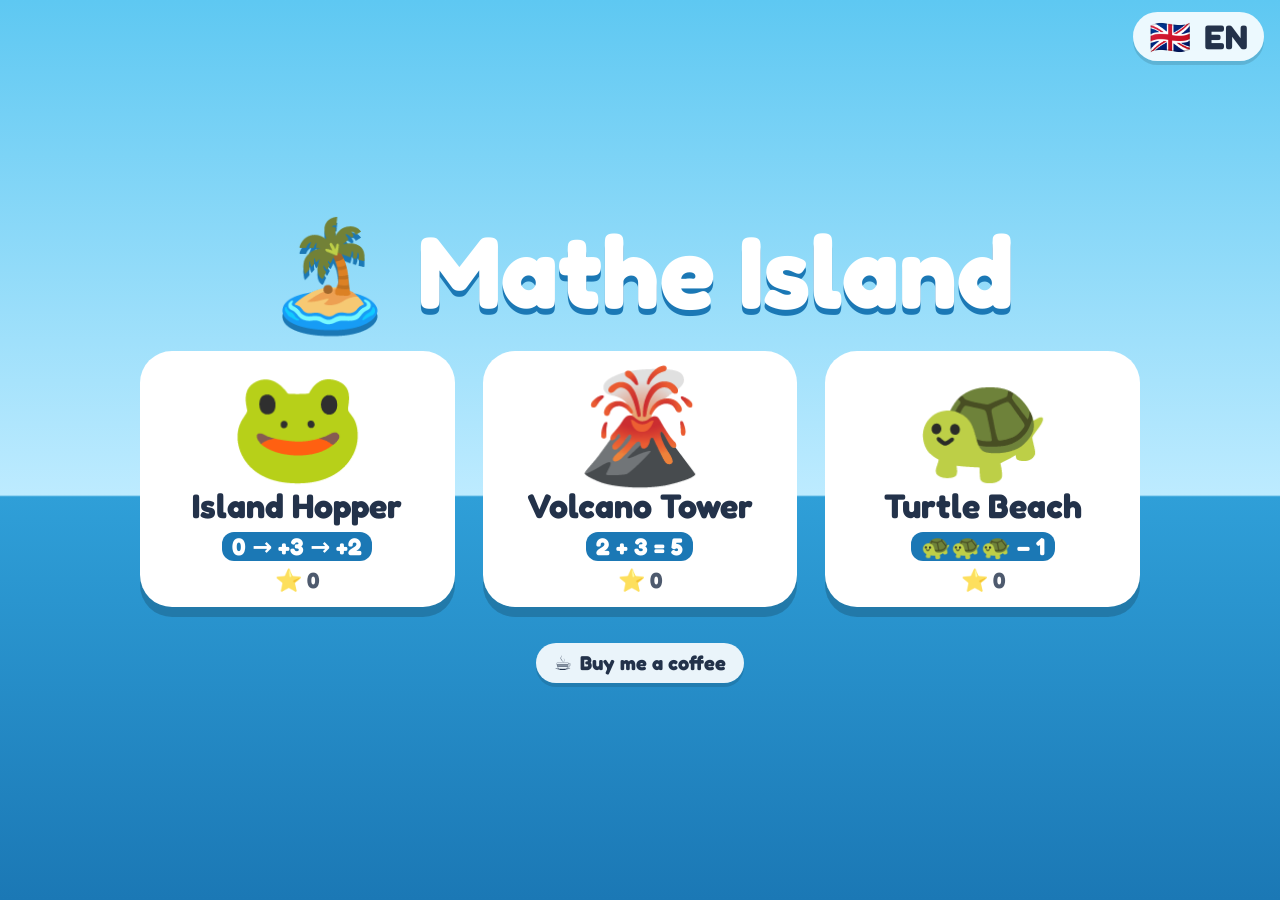
==== commit 931061b5: "Add Buy Me a Coffee button to the island map Same link and QR code as the ticktock app, shown only o" ====
--- a/index.html
+++ b/index.html
@@ -23,6 +23,21 @@
   .card .name{font-size:clamp(20px,2.8vw,34px);font-weight:700;}
   .card .sample{font-size:clamp(15px,2vw,24px);font-weight:700;color:#fff;background:var(--sea-deep);border-radius:12px;padding:0 10px;}
   .card .got{font-size:clamp(15px,2vw,22px);font-weight:700;opacity:.8;}
+  /* ---------- Buy me a coffee (parents only: lives on the map, not in the games) ---------- */
+  .coffee-btn{margin-top:1vh;display:inline-flex;align-items:center;gap:8px;border:none;cursor:pointer;background:rgba(255,255,255,.9);
+    border-radius:999px;padding:8px 18px;font-size:clamp(15px,1.8vw,20px);font-weight:700;color:var(--ink);box-shadow:0 4px 0 rgba(0,0,0,.12);}
+  .coffee-btn:active{transform:translateY(3px);box-shadow:0 1px 0 rgba(0,0,0,.12);}
+  .coffee-backdrop{position:fixed;inset:0;z-index:50;display:none;align-items:center;justify-content:center;padding:16px;background:rgba(27,120,181,.6);}
+  .coffee-backdrop.show{display:flex;}
+  .coffee-modal{--surface:#FFFFFF;--accent-warm:var(--gold);background:#fff;border-radius:28px;padding:22px 22px 18px;max-width:360px;width:100%;
+    text-align:center;box-shadow:0 12px 0 rgba(0,0,0,.18);animation:kit-pop .4s ease;max-height:100%;overflow:auto;}
+  .coffee-modal h3{margin:0 0 6px;font-size:24px;}
+  .coffee-modal p{margin:0 0 14px;font-size:15px;color:#5B6478;line-height:1.35;font-family:system-ui,sans-serif;}
+  .coffee-qr{display:block;width:min(200px,60vw);margin:0 auto 14px;border-radius:20px;box-shadow:0 6px 16px rgba(0,0,0,.15);overflow:hidden;}
+  .coffee-qr svg{display:block;width:100%;height:auto;}
+  .coffee-cta{display:block;background:linear-gradient(180deg,#FFD66B,var(--gold));color:var(--ink);font-weight:700;font-size:18px;border-radius:16px;padding:12px;
+    box-shadow:0 5px 0 #C99A1E;}
+  .coffee-close{margin-top:12px;width:100%;border:none;background:#EEF2F7;border-radius:16px;padding:10px;font-size:16px;font-weight:700;color:#5B6478;cursor:pointer;}
   .top{position:fixed;top:12px;right:16px;z-index:5;}
   @media (orientation:portrait) and (max-width:700px){ .cards{grid-template-columns:1fr;max-width:340px;} }
 </style>
@@ -45,10 +60,27 @@
         <span class="sample">🐢🐢🐢 − 1</span><span class="got" id="s2"></span>
       </a>
     </nav>
+    <button class="coffee-btn" id="coffeeBtn"><span>☕</span><span id="coffeeCta"></span></button>
   </main>
+  <div class="coffee-backdrop" id="coffeeBackdrop" role="dialog" aria-modal="true" aria-labelledby="coffeeTitle">
+    <div class="coffee-modal">
+      <h3 id="coffeeTitle"></h3>
+      <p id="coffeeMsg"></p>
+      <a class="coffee-qr" id="coffeeQr" target="_blank" rel="noopener"></a>
+      <a class="coffee-cta" id="coffeeLink" target="_blank" rel="noopener"></a>
+      <button class="coffee-close" id="coffeeClose"></button>
+    </div>
+  </div>
 <script src="kit.js"></script>
 <script>
   const NAMES = { en: ['Volcano Tower', 'Turtle Beach'], de: ['Vulkan-Turm', 'Schildkröten-Strand'] };
+  const COFFEE_URL = 'https://buymeacoffee.com/tellkoroke';
+  // Same QR code as the ticktock app (points to COFFEE_URL).
+  const COFFEE_QR_SVG = '<svg viewBox="0 0 350 350" class="coffee-qr-svg" role="img" aria-label="QR code to Buy Me a Coffee page"><rect width="350" height="350" rx="18" fill="var(--surface)"/><rect x="30" y="30" width="70" height="70" rx="14" fill="var(--ink)"/><rect x="40" y="40" width="50" height="50" rx="10" fill="var(--surface)"/><rect x="50" y="50" width="30" height="30" rx="7" fill="var(--ink)"/><rect x="250" y="30" width="70" height="70" rx="14" fill="var(--ink)"/><rect x="260" y="40" width="50" height="50" rx="10" fill="var(--surface)"/><rect x="270" y="50" width="30" height="30" rx="7" fill="var(--ink)"/><rect x="30" y="250" width="70" height="70" rx="14" fill="var(--ink)"/><rect x="40" y="260" width="50" height="50" rx="10" fill="var(--surface)"/><rect x="50" y="270" width="30" height="30" rx="7" fill="var(--ink)"/><path d="M120 30h10v10h-10zM140 30h10v10h-10zM170 30h10v10h-10zM200 30h10v10h-10zM210 30h10v10h-10zM220 30h10v10h-10zM130 40h10v10h-10zM190 40h10v10h-10zM210 40h10v10h-10zM230 40h10v10h-10zM130 50h10v10h-10zM140 50h10v10h-10zM170 50h10v10h-10zM180 50h10v10h-10zM200 50h10v10h-10zM220 50h10v10h-10zM120 60h10v10h-10zM130 60h10v10h-10zM150 60h10v10h-10zM160 60h10v10h-10zM210 60h10v10h-10zM220 60h10v10h-10zM120 70h10v10h-10zM150 70h10v10h-10zM200 70h10v10h-10zM210 70h10v10h-10zM110 80h10v10h-10zM120 80h10v10h-10zM130 80h10v10h-10zM140 80h10v10h-10zM150 80h10v10h-10zM180 80h10v10h-10zM190 80h10v10h-10zM210 80h10v10h-10zM220 80h10v10h-10zM230 80h10v10h-10zM110 90h10v10h-10zM130 90h10v10h-10zM150 90h10v10h-10zM170 90h10v10h-10zM190 90h10v10h-10zM210 90h10v10h-10zM230 90h10v10h-10zM120 100h10v10h-10zM130 100h10v10h-10zM160 100h10v10h-10zM180 100h10v10h-10zM200 100h10v10h-10zM210 100h10v10h-10zM220 100h10v10h-10zM230 100h10v10h-10zM30 110h10v10h-10zM60 110h10v10h-10zM80 110h10v10h-10zM90 110h10v10h-10zM110 110h10v10h-10zM130 110h10v10h-10zM150 110h10v10h-10zM170 110h10v10h-10zM190 110h10v10h-10zM210 110h10v10h-10zM220 110h10v10h-10zM240 110h10v10h-10zM260 110h10v10h-10zM30 120h10v10h-10zM40 120h10v10h-10zM50 120h10v10h-10zM60 120h10v10h-10zM80 120h10v10h-10zM160 120h10v10h-10zM190 120h10v10h-10zM240 120h10v10h-10zM250 120h10v10h-10zM280 120h10v10h-10zM310 120h10v10h-10zM30 130h10v10h-10zM70 130h10v10h-10zM90 130h10v10h-10zM100 130h10v10h-10zM110 130h10v10h-10zM130 130h10v10h-10zM140 130h10v10h-10zM160 130h10v10h-10zM170 130h10v10h-10zM190 130h10v10h-10zM200 130h10v10h-10zM220 130h10v10h-10zM240 130h10v10h-10zM260 130h10v10h-10zM270 130h10v10h-10zM280 130h10v10h-10zM290 130h10v10h-10zM300 130h10v10h-10zM60 140h10v10h-10zM70 140h10v10h-10zM80 140h10v10h-10zM100 140h10v10h-10zM130 140h10v10h-10zM150 140h10v10h-10zM160 140h10v10h-10zM210 140h10v10h-10zM220 140h10v10h-10zM260 140h10v10h-10zM270 140h10v10h-10zM290 140h10v10h-10zM300 140h10v10h-10zM30 150h10v10h-10zM40 150h10v10h-10zM60 150h10v10h-10zM70 150h10v10h-10zM80 150h10v10h-10zM90 150h10v10h-10zM100 150h10v10h-10zM110 150h10v10h-10zM120 150h10v10h-10zM200 150h10v10h-10zM230 150h10v10h-10zM240 150h10v10h-10zM250 150h10v10h-10zM280 150h10v10h-10zM300 150h10v10h-10zM310 150h10v10h-10zM30 160h10v10h-10zM50 160h10v10h-10zM60 160h10v10h-10zM80 160h10v10h-10zM100 160h10v10h-10zM110 160h10v10h-10zM130 160h10v10h-10zM200 160h10v10h-10zM210 160h10v10h-10zM220 160h10v10h-10zM230 160h10v10h-10zM240 160h10v10h-10zM30 170h10v10h-10zM40 170h10v10h-10zM60 170h10v10h-10zM70 170h10v10h-10zM90 170h10v10h-10zM110 170h10v10h-10zM140 170h10v10h-10zM200 170h10v10h-10zM230 170h10v10h-10zM250 170h10v10h-10zM270 170h10v10h-10zM280 170h10v10h-10zM290 170h10v10h-10zM300 170h10v10h-10zM310 170h10v10h-10zM40 180h10v10h-10zM50 180h10v10h-10zM60 180h10v10h-10zM70 180h10v10h-10zM120 180h10v10h-10zM140 180h10v10h-10zM200 180h10v10h-10zM220 180h10v10h-10zM230 180h10v10h-10zM260 180h10v10h-10zM270 180h10v10h-10zM280 180h10v10h-10zM300 180h10v10h-10zM30 190h10v10h-10zM40 190h10v10h-10zM80 190h10v10h-10zM90 190h10v10h-10zM100 190h10v10h-10zM110 190h10v10h-10zM140 190h10v10h-10zM200 190h10v10h-10zM220 190h10v10h-10zM230 190h10v10h-10zM240 190h10v10h-10zM260 190h10v10h-10zM300 190h10v10h-10zM40 200h10v10h-10zM50 200h10v10h-10zM70 200h10v10h-10zM80 200h10v10h-10zM110 200h10v10h-10zM120 200h10v10h-10zM150 200h10v10h-10zM160 200h10v10h-10zM170 200h10v10h-10zM190 200h10v10h-10zM240 200h10v10h-10zM250 200h10v10h-10zM260 200h10v10h-10zM280 200h10v10h-10zM310 200h10v10h-10zM30 210h10v10h-10zM50 210h10v10h-10zM70 210h10v10h-10zM90 210h10v10h-10zM110 210h10v10h-10zM120 210h10v10h-10zM170 210h10v10h-10zM190 210h10v10h-10zM230 210h10v10h-10zM250 210h10v10h-10zM260 210h10v10h-10zM270 210h10v10h-10zM300 210h10v10h-10zM310 210h10v10h-10zM50 220h10v10h-10zM100 220h10v10h-10zM110 220h10v10h-10zM140 220h10v10h-10zM170 220h10v10h-10zM190 220h10v10h-10zM200 220h10v10h-10zM210 220h10v10h-10zM220 220h10v10h-10zM230 220h10v10h-10zM300 220h10v10h-10zM310 220h10v10h-10zM30 230h10v10h-10zM50 230h10v10h-10zM60 230h10v10h-10zM80 230h10v10h-10zM90 230h10v10h-10zM100 230h10v10h-10zM140 230h10v10h-10zM230 230h10v10h-10zM240 230h10v10h-10zM250 230h10v10h-10zM260 230h10v10h-10zM270 230h10v10h-10zM290 230h10v10h-10zM110 240h10v10h-10zM150 240h10v10h-10zM170 240h10v10h-10zM190 240h10v10h-10zM220 240h10v10h-10zM230 240h10v10h-10zM270 240h10v10h-10zM290 240h10v10h-10zM300 240h10v10h-10zM310 240h10v10h-10zM130 250h10v10h-10zM190 250h10v10h-10zM230 250h10v10h-10zM250 250h10v10h-10zM270 250h10v10h-10zM300 250h10v10h-10zM110 260h10v10h-10zM120 260h10v10h-10zM130 260h10v10h-10zM170 260h10v10h-10zM190 260h10v10h-10zM230 260h10v10h-10zM270 260h10v10h-10zM280 260h10v10h-10zM290 260h10v10h-10zM310 260h10v10h-10zM130 270h10v10h-10zM150 270h10v10h-10zM180 270h10v10h-10zM190 270h10v10h-10zM200 270h10v10h-10zM230 270h10v10h-10zM240 270h10v10h-10zM250 270h10v10h-10zM260 270h10v10h-10zM270 270h10v10h-10zM310 270h10v10h-10zM110 280h10v10h-10zM140 280h10v10h-10zM150 280h10v10h-10zM160 280h10v10h-10zM230 280h10v10h-10zM250 280h10v10h-10zM270 280h10v10h-10zM280 280h10v10h-10zM290 280h10v10h-10zM300 280h10v10h-10zM130 290h10v10h-10zM150 290h10v10h-10zM170 290h10v10h-10zM200 290h10v10h-10zM220 290h10v10h-10zM270 290h10v10h-10zM280 290h10v10h-10zM290 290h10v10h-10zM310 290h10v10h-10zM130 300h10v10h-10zM140 300h10v10h-10zM170 300h10v10h-10zM200 300h10v10h-10zM220 300h10v10h-10zM230 300h10v10h-10zM250 300h10v10h-10zM260 300h10v10h-10zM270 300h10v10h-10zM300 300h10v10h-10zM110 310h10v10h-10zM120 310h10v10h-10zM160 310h10v10h-10zM180 310h10v10h-10zM200 310h10v10h-10zM230 310h10v10h-10zM240 310h10v10h-10zM250 310h10v10h-10zM270 310h10v10h-10zM280 310h10v10h-10zM300 310h10v10h-10z" fill="var(--ink)"/><rect x="150" y="150" width="50" height="50" rx="11" fill="var(--accent-warm)"/><text x="175" y="180.5" text-anchor="middle" font-size="30">☕</text></svg>';
+  const COFFEE = {
+    en: { title: 'Enjoying Mathe Island?', msg: 'If these games helped your child with numbers, you can buy me a coffee – totally optional, always appreciated!', cta: 'Buy me a coffee', close: 'Maybe later' },
+    de: { title: 'Gefällt dir Mathe Island?', msg: 'Wenn diese Spiele deinem Kind beim Rechnen geholfen haben, kannst du mir gerne einen Kaffee spendieren – ganz freiwillig, aber immer eine Freude!', cta: 'Kaffee spendieren', close: 'Vielleicht später' }
+  };
   const sum = a => a.reduce((s, v) => s + (+v || 0), 0);
   function render() {
     const [v, b] = NAMES[Kit.lang];
@@ -57,7 +89,21 @@
     document.getElementById('s0').textContent = '⭐ ' + sum(Kit.store.json('ih-stars', []));
     document.getElementById('s1').textContent = '⭐ ' + sum(Kit.store.json('mathe-volcano-stars', []));
     document.getElementById('s2').textContent = '⭐ ' + sum(Kit.store.json('mathe-beach-stars', []));
+    const c = COFFEE[Kit.lang];
+    document.getElementById('coffeeCta').textContent = c.cta;
+    document.getElementById('coffeeTitle').textContent = c.title;
+    document.getElementById('coffeeMsg').textContent = c.msg;
+    document.getElementById('coffeeLink').textContent = '☕ ' + c.cta;
+    document.getElementById('coffeeClose').textContent = c.close;
   }
+  const backdrop = document.getElementById('coffeeBackdrop');
+  ['coffeeQr', 'coffeeLink'].forEach(id => { document.getElementById(id).href = COFFEE_URL; });
+  document.getElementById('coffeeQr').innerHTML = COFFEE_QR_SVG;
+  document.getElementById('coffeeQr').setAttribute('aria-label', 'Buy me a coffee');
+  document.getElementById('coffeeBtn').addEventListener('click', () => backdrop.classList.add('show'));
+  document.getElementById('coffeeClose').addEventListener('click', () => backdrop.classList.remove('show'));
+  backdrop.addEventListener('click', e => { if (e.target === backdrop) backdrop.classList.remove('show'); });
+  addEventListener('keydown', e => { if (e.key === 'Escape') backdrop.classList.remove('show'); });
   Kit.bindLangButton(document.getElementById('langBtn'), render);
   render();
   addEventListener('pageshow', render); // refresh stars when coming back with the browser's back button
--- a/kit.css
+++ b/kit.css
@@ -76,7 +76,7 @@
 
 /* ---------- Start / level screen ---------- */
 .screen{position:fixed;inset:0;z-index:30;display:flex;flex-direction:column;align-items:center;justify-content:center;gap:2.6vh;padding:16px;
-  background:linear-gradient(180deg,rgba(94,200,242,.97),rgba(47,159,216,.98));overflow:auto;}
+  background:linear-gradient(180deg,#5EC8F2,#2F9FD8);overflow:auto;}
 .screen.hide{display:none;}
 .screen h1{margin:0;font-size:clamp(38px,7.6vw,104px);color:#fff;text-shadow:0 6px 0 var(--sea-deep);text-align:center;line-height:1.05;}
 .screen .corner{position:absolute;top:12px;left:16px;}
@@ -93,24 +93,51 @@
 .level .chip.range{background:var(--sea-deep);}
 .level .got{font-size:clamp(15px,2vw,22px);font-weight:700;opacity:.8;}
 .level.last{outline:5px solid var(--gold);outline-offset:3px;}
+.level .trophy{position:absolute;top:6px;right:10px;font-size:clamp(22px,3vw,34px);}
 
 /* ---------- Celebration ---------- */
 .kit-confetti{position:fixed;inset:0;width:100%;height:100%;pointer-events:none;z-index:40;}
 .kit-flash{position:fixed;inset:0;pointer-events:none;z-index:39;opacity:0;}
-.kit-flash.on{animation:kit-flash 2.4s steps(1) forwards;}
+.kit-flash.on{animation:kit-flash 1.1s steps(1) forwards;}
 @keyframes kit-flash{
-  0%{opacity:.45;background:#FFE14D}10%{opacity:.4;background:#FF6FB5}20%{opacity:.45;background:#5EF08A}
-  30%{opacity:.4;background:#6FC8FF}40%{opacity:.45;background:#FFE14D}50%{opacity:.35;background:#C88BFF}
-  60%{opacity:.3;background:#FF6FB5}70%{opacity:.2;background:#5EF08A}80%{opacity:.12;background:#FFE14D}100%{opacity:0}
+  0%{opacity:.4;background:#FFE14D}20%{opacity:.35;background:#FF6FB5}40%{opacity:.3;background:#5EF08A}
+  60%{opacity:.2;background:#6FC8FF}80%{opacity:.1;background:#FFE14D}100%{opacity:0}
 }
 .kit-yay{position:fixed;left:50%;top:38%;z-index:41;transform:translate(-50%,-50%) scale(0);pointer-events:none;
   font-size:clamp(52px,12vw,170px);font-weight:700;color:#fff;white-space:nowrap;
   text-shadow:0 6px 0 #F0A500,0 10px 25px rgba(0,0,0,.3);}
-.kit-yay.show{animation:kit-yay 2.6s cubic-bezier(.2,1.6,.4,1) forwards;}
+.kit-yay.show{animation:kit-yay 1.6s cubic-bezier(.2,1.6,.4,1) forwards;}
 @keyframes kit-yay{0%{transform:translate(-50%,-50%) scale(0) rotate(-20deg)}15%{transform:translate(-50%,-50%) scale(1.1) rotate(6deg)}25%{transform:translate(-50%,-50%) scale(1) rotate(-4deg)}80%{opacity:1;transform:translate(-50%,-50%) scale(1) rotate(0)}100%{opacity:0;transform:translate(-50%,-50%) scale(1.3)}}
 
 .rotate-tip{display:none;font-size:22px;background:rgba(255,255,255,.8);border-radius:16px;padding:4px 12px;}
 @media (orientation:portrait) and (max-width:700px){
   .rotate-tip{display:block;}
+  .topbar{gap:6px;}
+  .topbar .side{gap:6px;}
+  .pill{font-size:18px;padding:3px 10px;}
+  .pill .code{display:none;}
+  .stars{min-width:0;}
+  .progress{padding:3px 8px;}
+  .progress .slot{font-size:.72em;}
   .levels{grid-template-columns:repeat(1,minmax(0,1fr));max-width:360px;}
 }
+
+/* ---------- Level progress & level-up ---------- */
+.pill .code{margin-left:.2em;}
+.progress{gap:2px;padding:4px 12px;}
+.progress .slot{font-size:.8em;color:#B8C0CC;transition:transform .3s;}
+.progress .slot.on{color:inherit;}
+.progress.pop .slot.on:last-of-type{animation:kit-pop .5s ease;}
+.kit-levelup{position:fixed;inset:0;z-index:45;display:none;align-items:center;justify-content:center;background:rgba(27,120,181,.72);padding:16px;}
+.kit-levelup.show{display:flex;}
+.kit-levelup .card{background:#fff;border-radius:36px;padding:22px 36px;display:flex;flex-direction:column;align-items:center;gap:10px;
+  box-shadow:0 12px 0 rgba(0,0,0,.2);border:6px solid var(--gold);animation:kit-pop .6s ease;max-width:100%;}
+.kit-levelup .cup{font-size:clamp(70px,14vw,150px);line-height:1;animation:cupbob 1.4s ease-in-out infinite;}
+@keyframes cupbob{50%{transform:translateY(-10px) rotate(6deg)}}
+.kit-levelup .title{font-size:clamp(32px,6vw,72px);font-weight:700;color:#F0A500;text-shadow:0 3px 0 rgba(0,0,0,.12);text-align:center;}
+.kit-levelup .next{font-size:clamp(40px,7vw,80px);}
+.kit-levelup .actions{display:flex;gap:16px;align-items:center;}
+.kit-levelup .go{font-size:clamp(40px,7vw,80px);border:none;border-radius:999px;padding:.05em .9em;color:#fff;cursor:pointer;
+  background:linear-gradient(180deg,#52DB7A,var(--go));box-shadow:0 8px 0 var(--go-dark);animation:kit-pulse 1.1s ease-in-out infinite;}
+.kit-levelup .stay{font-size:clamp(26px,4vw,44px);border:none;border-radius:999px;padding:.1em .6em;cursor:pointer;background:#E8EEF5;box-shadow:0 5px 0 #C5CFDB;}
+@keyframes kit-pulse{50%{transform:scale(1.07)}}
